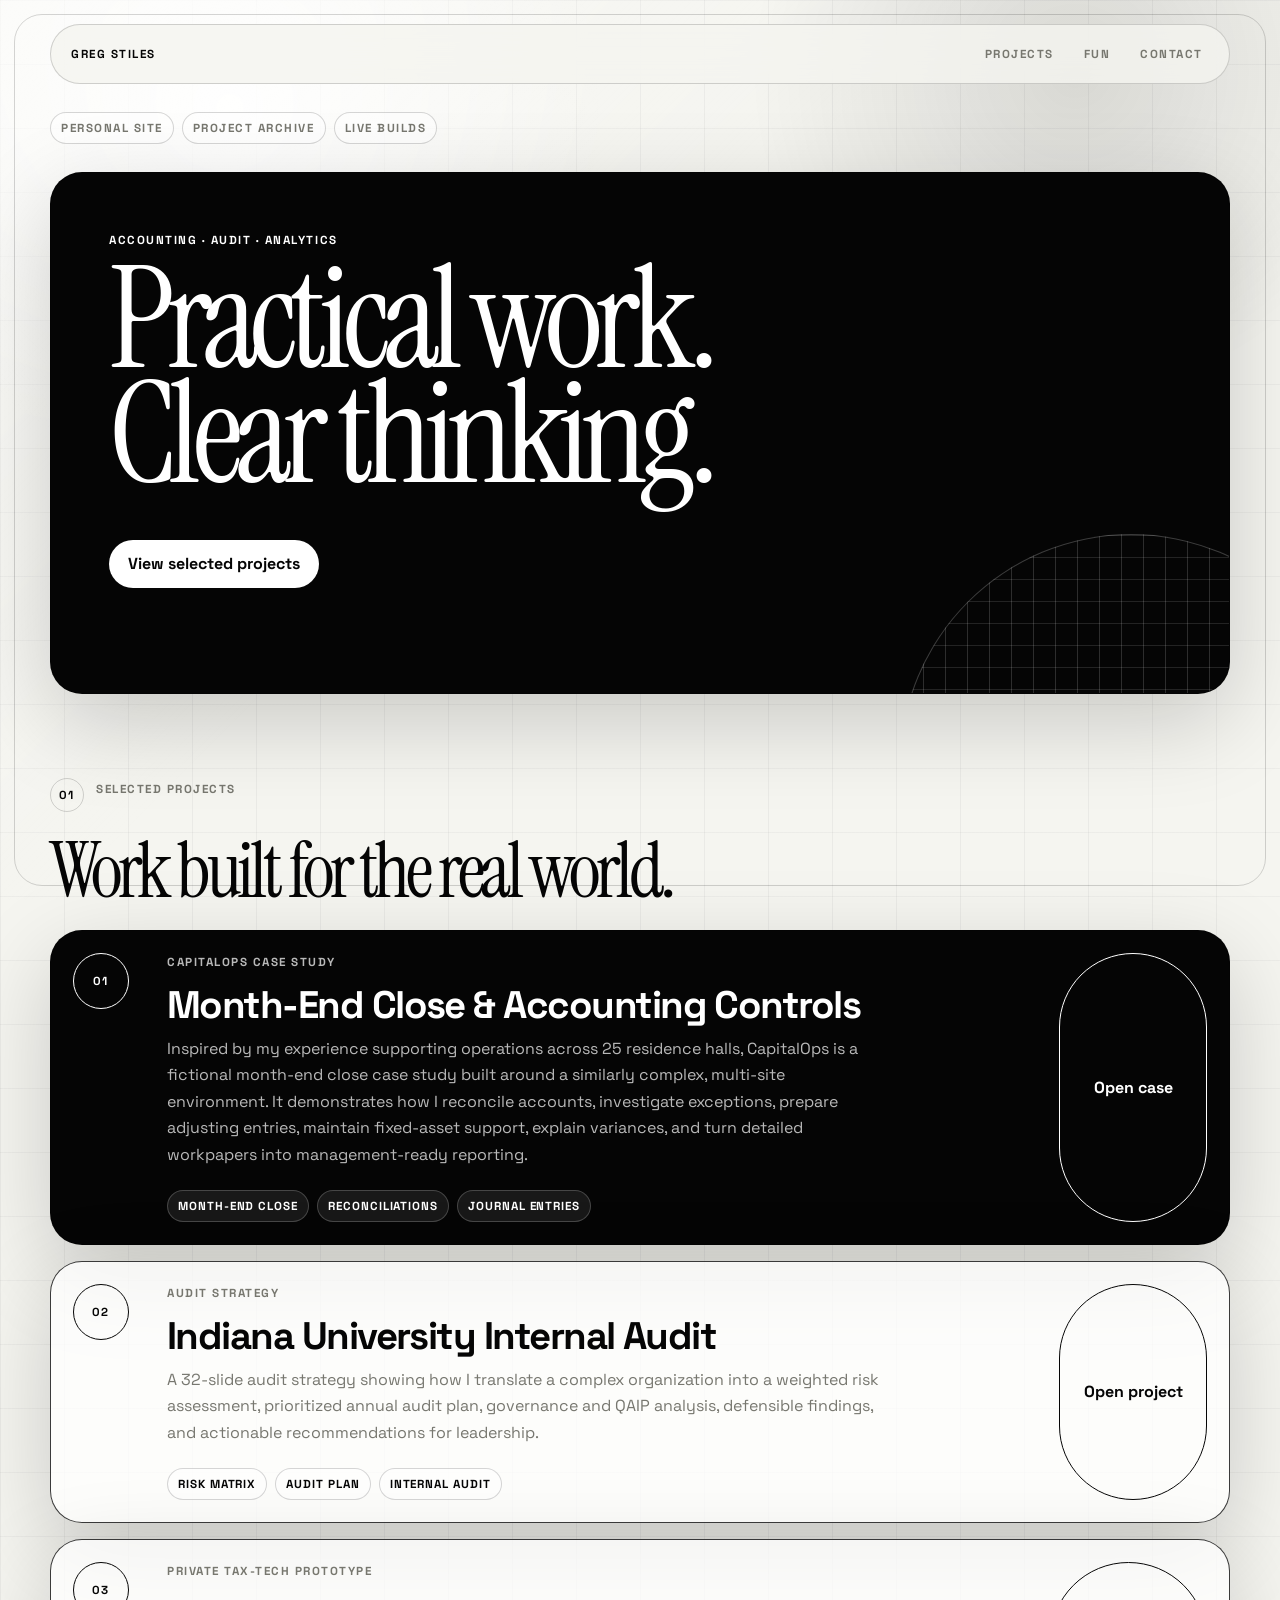
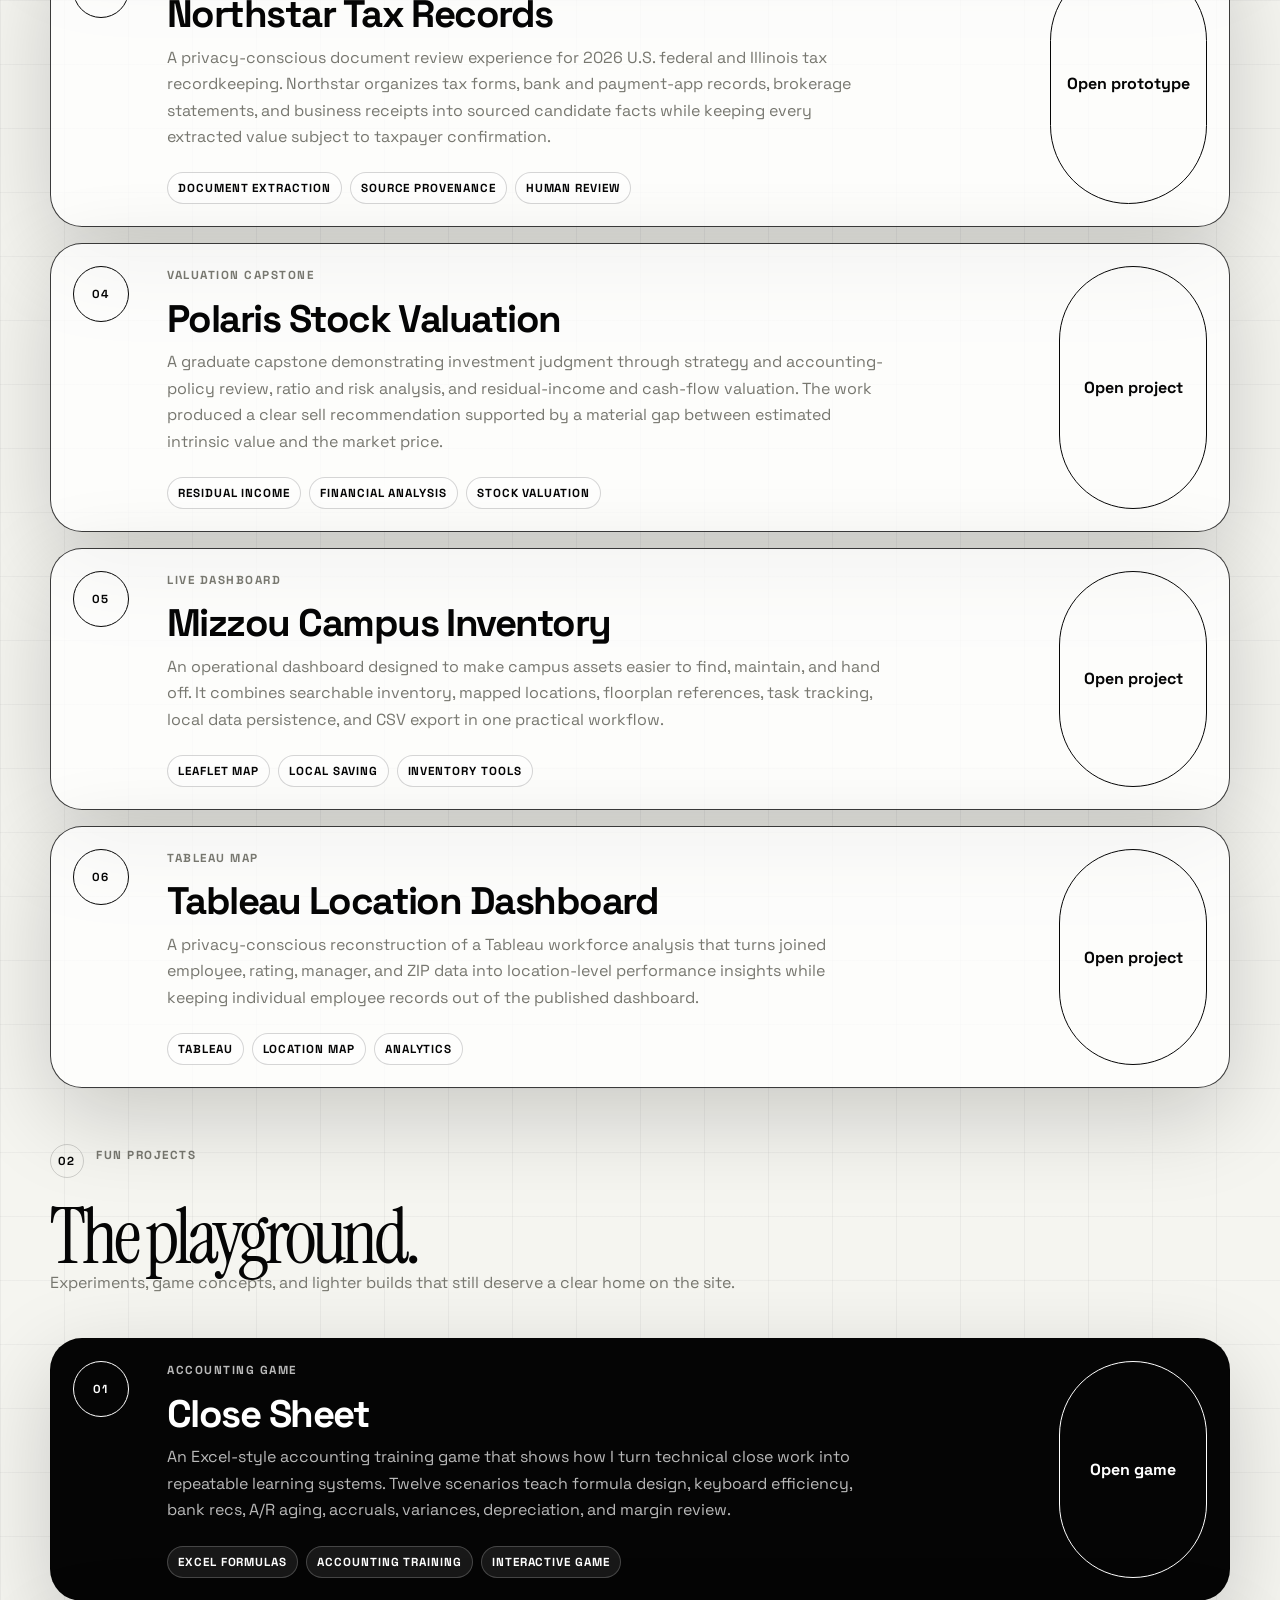
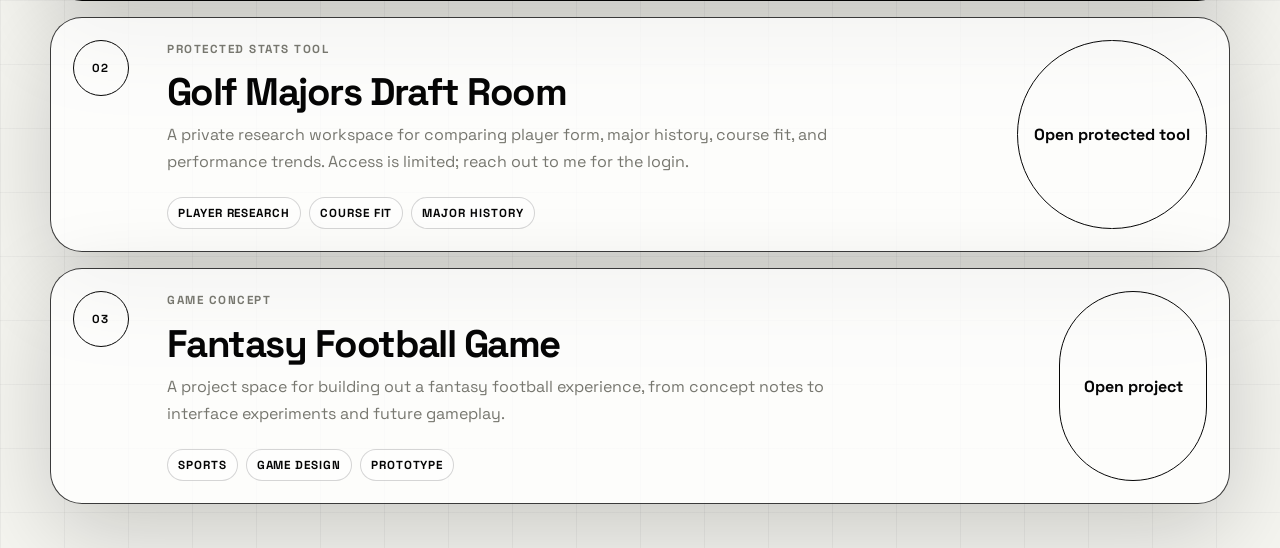
==== index.html @ 30b28ffd "Add Northstar tax records to portfolio" ====
<!DOCTYPE html>
<html lang="en">
  <head>
    <meta charset="UTF-8" />
    <meta name="viewport" content="width=device-width, initial-scale=1.0" />
    <title>Greg Stiles | Project Portfolio</title>
    <meta
      name="description"
      content="Greg Stiles' portfolio of accounting, audit, financial analysis, and data projects built around practical business problems."
    />
    <link rel="preconnect" href="https://fonts.googleapis.com" />
    <link rel="preconnect" href="https://fonts.gstatic.com" crossorigin />
    <link
      href="https://fonts.googleapis.com/css2?family=Instrument+Serif:ital@0;1&family=Space+Grotesk:wght@400;500;600;700&display=swap"
      rel="stylesheet"
    />
    <link rel="stylesheet" href="styles.css?v=2" />
  </head>
  <body>
    <div class="site-frame" aria-hidden="true"></div>

    <header class="masthead">
      <nav class="nav" aria-label="Main navigation">
        <a class="wordmark" href="/">Greg Stiles</a>
        <div class="nav-links">
          <a href="#projects">Projects</a>
          <a href="#fun">Fun</a>
          <a href="mailto:gregorymstiles@gmail.com">Contact</a>
        </div>
      </nav>

      <section class="hero" aria-labelledby="hero-title">
        <div class="hero-kicker">
          <span>Personal site</span>
          <span>Project archive</span>
          <span>Live builds</span>
        </div>

        <div class="hero-grid">
          <div class="hero-copy">
            <div>
              <p class="eyebrow">Accounting · Audit · Analytics</p>
              <h1 id="hero-title">Practical work. Clear thinking.</h1>
            </div>
            <a class="button button-light" href="#projects">View selected projects</a>
          </div>
        </div>
      </section>
    </header>

    <main>
      <section class="projects-section" id="projects" aria-labelledby="projects-title">
        <div class="section-label">
          <span>01</span>
          <p>Selected projects</p>
        </div>

        <div class="projects-heading">
          <h2 id="projects-title">Work built for the real world.</h2>
        </div>

        <div class="project-list">
          <article class="project-card featured">
            <div class="project-index">01</div>
            <div class="project-body">
              <p class="tag">CapitalOps case study</p>
              <h3>Month-End Close &amp; Accounting Controls</h3>
              <p>
                Inspired by my experience supporting operations across 25
                residence halls, CapitalOps is a fictional month-end close case
                study built around a similarly complex, multi-site environment.
                It demonstrates how I reconcile accounts, investigate exceptions,
                prepare adjusting entries, maintain fixed-asset support, explain
                variances, and turn detailed workpapers into management-ready
                reporting.
              </p>
              <div class="project-meta" aria-label="Project features">
                <span>Month-end close</span>
                <span>Reconciliations</span>
                <span>Journal entries</span>
              </div>
            </div>
            <a class="project-link" href="./projects/capitalops/" aria-label="Open Month-End Close and Accounting Controls case study">
              Open case
            </a>
          </article>

          <article class="project-card">
            <div class="project-index">02</div>
            <div class="project-body">
              <p class="tag">Audit strategy</p>
              <h3>Indiana University Internal Audit</h3>
              <p>
                A 32-slide audit strategy showing how I translate a complex
                organization into a weighted risk assessment, prioritized annual
                audit plan, governance and QAIP analysis, defensible findings,
                and actionable recommendations for leadership.
              </p>
              <div class="project-meta" aria-label="Project features">
                <span>Risk matrix</span>
                <span>Audit plan</span>
                <span>Internal audit</span>
              </div>
            </div>
            <a class="project-link" href="./projects/iu-internal-audit/" aria-label="Open Indiana University Internal Audit project">
              Open project
            </a>
          </article>

          <article class="project-card">
            <div class="project-index">03</div>
            <div class="project-body">
              <p class="tag">Private tax-tech prototype</p>
              <h3>Northstar Tax Records</h3>
              <p>
                A privacy-conscious document review experience for 2026 U.S.
                federal and Illinois tax recordkeeping. Northstar organizes tax
                forms, bank and payment-app records, brokerage statements, and
                business receipts into sourced candidate facts while keeping
                every extracted value subject to taxpayer confirmation.
              </p>
              <div class="project-meta" aria-label="Project features">
                <span>Document extraction</span>
                <span>Source provenance</span>
                <span>Human review</span>
              </div>
            </div>
            <a
              class="project-link"
              href="https://northstar-2026-tax-records.greg-m-stiles.chatgpt.site/"
              target="_blank"
              rel="noreferrer"
              aria-label="Open private Northstar Tax Records prototype"
            >
              Open prototype
            </a>
          </article>

          <article class="project-card">
            <div class="project-index">04</div>
            <div class="project-body">
              <p class="tag">Valuation capstone</p>
              <h3>Polaris Stock Valuation</h3>
              <p>
                A graduate capstone demonstrating investment judgment through
                strategy and accounting-policy review, ratio and risk analysis,
                and residual-income and cash-flow valuation. The work produced a
                clear sell recommendation supported by a material gap between
                estimated intrinsic value and the market price.
              </p>
              <div class="project-meta" aria-label="Project features">
                <span>Residual income</span>
                <span>Financial analysis</span>
                <span>Stock valuation</span>
              </div>
            </div>
            <a class="project-link" href="./projects/polaris-valuation/" aria-label="Open Polaris Stock Valuation project">
              Open project
            </a>
          </article>

          <article class="project-card">
            <div class="project-index">05</div>
            <div class="project-body">
              <p class="tag">Live dashboard</p>
              <h3>Mizzou Campus Inventory</h3>
              <p>
                An operational dashboard designed to make campus assets easier to
                find, maintain, and hand off. It combines searchable inventory,
                mapped locations, floorplan references, task tracking, local data
                persistence, and CSV export in one practical workflow.
              </p>
              <div class="project-meta" aria-label="Project features">
                <span>Leaflet map</span>
                <span>Local saving</span>
                <span>Inventory tools</span>
              </div>
            </div>
            <a class="project-link" href="./projects/inventory/" aria-label="Open Mizzou Campus Inventory project">
              Open project
            </a>
          </article>

          <article class="project-card">
            <div class="project-index">06</div>
            <div class="project-body">
              <p class="tag">Tableau map</p>
              <h3>Tableau Location Dashboard</h3>
              <p>
                A privacy-conscious reconstruction of a Tableau workforce
                analysis that turns joined employee, rating, manager, and ZIP
                data into location-level performance insights while keeping
                individual employee records out of the published dashboard.
              </p>
              <div class="project-meta" aria-label="Project features">
                <span>Tableau</span>
                <span>Location map</span>
                <span>Analytics</span>
              </div>
            </div>
            <a class="project-link" href="./projects/tableau-workbooks/" aria-label="Open Tableau Location Dashboard project">
              Open project
            </a>
          </article>
        </div>
      </section>

      <section class="projects-section fun-section" id="fun" aria-labelledby="fun-title">
        <div class="section-label">
          <span>02</span>
          <p>Fun projects</p>
        </div>

        <div class="projects-heading">
          <h2 id="fun-title">The playground.</h2>
          <p>
            Experiments, game concepts, and lighter builds that still deserve a
            clear home on the site.
          </p>
        </div>

        <div class="project-list">
          <article class="project-card featured">
            <div class="project-index">01</div>
            <div class="project-body">
              <p class="tag">Accounting game</p>
              <h3>Close Sheet</h3>
              <p>
                An Excel-style accounting training game that shows how I turn
                technical close work into repeatable learning systems. Twelve
                scenarios teach formula design, keyboard efficiency, bank recs,
                A/R aging, accruals, variances, depreciation, and margin review.
              </p>
              <div class="project-meta" aria-label="Project features">
                <span>Excel formulas</span>
                <span>Accounting training</span>
                <span>Interactive game</span>
              </div>
            </div>
            <a class="project-link" href="./projects/excel-accounting-game/" aria-label="Open Close Sheet Excel accounting game">
              Open game
            </a>
          </article>

          <article class="project-card">
            <div class="project-index">02</div>
            <div class="project-body">
              <p class="tag">Protected stats tool</p>
              <h3>Golf Majors Draft Room</h3>
              <p>
                A private research workspace for comparing player form, major
                history, course fit, and performance trends. Access is limited;
                reach out to me for the login.
              </p>
              <div class="project-meta" aria-label="Project features">
                <span>Player research</span>
                <span>Course fit</span>
                <span>Major history</span>
              </div>
            </div>
            <a class="project-link" href="./projects/golf-draft-app/" aria-label="Open protected Golf Majors Draft Room tool">
              Open protected tool
            </a>
          </article>

          <article class="project-card">
            <div class="project-index">03</div>
            <div class="project-body">
              <p class="tag">Game concept</p>
              <h3>Fantasy Football Game</h3>
              <p>
                A project space for building out a fantasy football experience,
                from concept notes to interface experiments and future gameplay.
              </p>
              <div class="project-meta" aria-label="Project features">
                <span>Sports</span>
                <span>Game design</span>
                <span>Prototype</span>
              </div>
            </div>
            <a class="project-link" href="./projects/fantasy-football/" aria-label="Open Fantasy Football Game project">
              Open project
            </a>
          </article>
        </div>
      </section>

    </main>
  </body>
</html>
---- styles.css ----
:root {
  --black: #050505;
  --ink: #111111;
  --white: #ffffff;
  --paper: #f5f5f0;
  --soft: #e7e7df;
  --muted: #77776f;
  --line: rgba(5, 5, 5, 0.16);
  --line-strong: rgba(5, 5, 5, 0.78);
  --shadow: 0 28px 90px rgba(0, 0, 0, 0.18);
  --sans: "Space Grotesk", sans-serif;
  --serif: "Instrument Serif", serif;
}

* {
  box-sizing: border-box;
}

html {
  scroll-behavior: smooth;
}

body {
  margin: 0;
  min-height: 100vh;
  color: var(--black);
  background:
    linear-gradient(90deg, rgba(5, 5, 5, 0.045) 1px, transparent 1px),
    linear-gradient(rgba(5, 5, 5, 0.035) 1px, transparent 1px),
    var(--paper);
  background-size: 64px 64px, 64px 64px, auto;
  font-family: var(--sans);
}

body::before {
  position: fixed;
  inset: 0;
  z-index: -2;
  background:
    radial-gradient(circle at 18% 12%, rgba(255, 255, 255, 0.9), transparent 28%),
    radial-gradient(circle at 84% 8%, rgba(5, 5, 5, 0.12), transparent 24%),
    linear-gradient(135deg, rgba(255, 255, 255, 0.5), transparent 44%);
  content: "";
}

a {
  color: inherit;
}

.site-frame {
  position: fixed;
  inset: 14px;
  z-index: -1;
  border: 1px solid var(--line);
  border-radius: 28px;
  pointer-events: none;
}

.masthead,
main {
  width: min(1180px, calc(100% - 40px));
  margin: 0 auto;
}

.masthead {
  display: grid;
  gap: 28px;
  padding: 24px 0 20px;
}

.nav {
  position: sticky;
  top: 18px;
  z-index: 5;
  display: flex;
  align-items: center;
  justify-content: space-between;
  gap: 18px;
  padding: 12px 14px 12px 20px;
  border: 1px solid var(--line);
  border-radius: 999px;
  background: rgba(245, 245, 240, 0.82);
  backdrop-filter: blur(18px);
}

.wordmark,
.nav-links a,
.button,
.project-link {
  text-decoration: none;
}

.wordmark,
.eyebrow,
.tag,
.section-label,
.project-index,
.project-meta,
.hero-kicker,
.nav-links a {
  font-size: 0.73rem;
  font-weight: 700;
  letter-spacing: 0.13em;
  text-transform: uppercase;
}

.nav-links {
  display: flex;
  align-items: center;
  gap: 6px;
}

.nav-links a {
  border-radius: 999px;
  padding: 10px 12px;
  color: var(--muted);
  transition: background 180ms ease, color 180ms ease;
}

.nav-links a:hover {
  background: var(--black);
  color: var(--white);
}

.hero {
  display: grid;
  gap: 28px;
}

.hero-kicker {
  display: flex;
  flex-wrap: wrap;
  gap: 8px;
  color: var(--muted);
}

.hero-kicker span,
.project-meta span {
  border: 1px solid var(--line);
  border-radius: 999px;
  padding: 8px 10px;
  background: rgba(255, 255, 255, 0.52);
}

.hero-grid {
  display: grid;
}

.hero-copy,
.project-card {
  border: 1px solid var(--line-strong);
  border-radius: 32px;
  box-shadow: var(--shadow);
}

.hero-copy {
  min-height: clamp(390px, 58vh, 560px);
  display: grid;
  align-content: space-between;
  padding: clamp(28px, 5vw, 58px);
  background: var(--black);
  color: var(--white);
  overflow: hidden;
}

.hero-copy::after {
  width: min(460px, 56vw);
  height: min(460px, 56vw);
  align-self: end;
  justify-self: end;
  margin: -30% -18% -34% 0;
  border: 1px solid rgba(255, 255, 255, 0.22);
  border-radius: 50%;
  background:
    linear-gradient(90deg, rgba(255, 255, 255, 0.16) 1px, transparent 1px),
    linear-gradient(rgba(255, 255, 255, 0.12) 1px, transparent 1px);
  background-size: 22px 22px;
  content: "";
}

h1,
h2,
h3,
p {
  margin-top: 0;
}

h1,
h2 {
  font-family: var(--serif);
  font-weight: 400;
  letter-spacing: -0.055em;
}

h1 {
  max-width: 10ch;
  margin-bottom: 0;
  font-size: clamp(4.2rem, 11vw, 9.6rem);
  line-height: 0.82;
}

h2 {
  margin-bottom: 0;
  font-size: clamp(2.7rem, 6vw, 5.4rem);
  line-height: 0.86;
}

h3 {
  margin-bottom: 12px;
  font-size: clamp(1.6rem, 3vw, 2.5rem);
  line-height: 0.98;
  letter-spacing: -0.04em;
}

p {
  line-height: 1.65;
}

.projects-heading p,
.project-card p {
  color: var(--muted);
}

.button {
  display: inline-flex;
  min-height: 48px;
  align-items: center;
  justify-content: center;
  border-radius: 999px;
  padding: 0 18px;
  font-weight: 700;
}

.button-light {
  width: fit-content;
  border: 1px solid rgba(255, 255, 255, 0.5);
  background: var(--white);
  color: var(--black);
}

.projects-section {
  margin: 28px 0;
}

.projects-section {
  display: grid;
  gap: 26px;
  padding: 36px 0 16px;
}

.fun-section {
  padding-top: 12px;
}

.section-label {
  display: flex;
  align-items: center;
  gap: 12px;
  color: var(--muted);
}

.section-label span {
  display: inline-grid;
  width: 34px;
  height: 34px;
  place-items: center;
  border: 1px solid var(--line);
  border-radius: 50%;
  color: var(--black);
}

.projects-heading {
  max-width: 760px;
}

.project-list {
  display: grid;
  gap: 16px;
}

.project-card {
  display: grid;
  grid-template-columns: 72px minmax(0, 1fr) auto;
  gap: 22px;
  align-items: stretch;
  padding: 22px;
  background: rgba(255, 255, 255, 0.74);
  transition: transform 180ms ease, background 180ms ease, color 180ms ease;
}

.project-card:hover {
  transform: translateY(-3px);
  background: var(--white);
}

.project-card.featured {
  background: var(--black);
  color: var(--white);
}

.project-card.featured p,
.project-card.featured .tag {
  color: rgba(255, 255, 255, 0.72);
}

.project-card.featured .project-meta span {
  border-color: rgba(255, 255, 255, 0.2);
  background: rgba(255, 255, 255, 0.08);
  color: var(--white);
}

.project-index {
  display: grid;
  width: 56px;
  height: 56px;
  place-items: center;
  border: 1px solid currentColor;
  border-radius: 50%;
}

.project-body {
  max-width: 720px;
}

.tag {
  margin-bottom: 14px;
  color: var(--muted);
}

.project-meta {
  display: flex;
  flex-wrap: wrap;
  gap: 8px;
  margin-top: 22px;
  letter-spacing: 0.08em;
}

.project-link {
  display: inline-flex;
  min-width: 148px;
  align-items: center;
  justify-content: center;
  border: 1px solid currentColor;
  border-radius: 999px;
  padding: 12px 16px;
  font-weight: 700;
  transition: background 180ms ease, color 180ms ease;
}

.project-link:hover {
  background: var(--black);
  color: var(--white);
}

.project-card.featured .project-link:hover {
  background: var(--white);
  color: var(--black);
}

@media (prefers-reduced-motion: no-preference) {
  .hero-copy,
  .project-card {
    animation: rise-in 680ms ease both;
  }

  .project-card:nth-child(2) {
    animation-delay: 120ms;
  }
}

@keyframes rise-in {
  from {
    opacity: 0;
    transform: translateY(18px);
  }

  to {
    opacity: 1;
    transform: translateY(0);
  }
}

@media (max-width: 860px) {
  .masthead,
  main {
    width: min(100% - 24px, 1180px);
  }

  .masthead {
    padding-top: 14px;
  }

  .site-frame {
    inset: 8px;
    border-radius: 20px;
  }

  .nav,
  .hero-grid,
  .projects-heading,
  .project-card {
    grid-template-columns: 1fr;
  }

  .nav {
    position: static;
    align-items: stretch;
    border-radius: 22px;
    flex-direction: column;
  }

  .nav-links {
    width: 100%;
    justify-content: space-between;
    flex-wrap: wrap;
  }

  .hero-copy {
    min-height: 420px;
  }

  h1 {
    max-width: 8ch;
    font-size: clamp(4.4rem, 18vw, 6rem);
  }

  .project-link {
    width: 100%;
  }
}

@media (max-width: 520px) {
  .nav-links a {
    padding-inline: 8px;
    font-size: 0.68rem;
  }

  .hero-copy,
  .project-card {
    border-radius: 24px;
    padding: 22px;
  }

  .hero-kicker {
    display: none;
  }

  h1 {
    font-size: clamp(3.7rem, 20vw, 4.8rem);
  }

  h2 {
    font-size: clamp(2.6rem, 14vw, 3.8rem);
  }
}
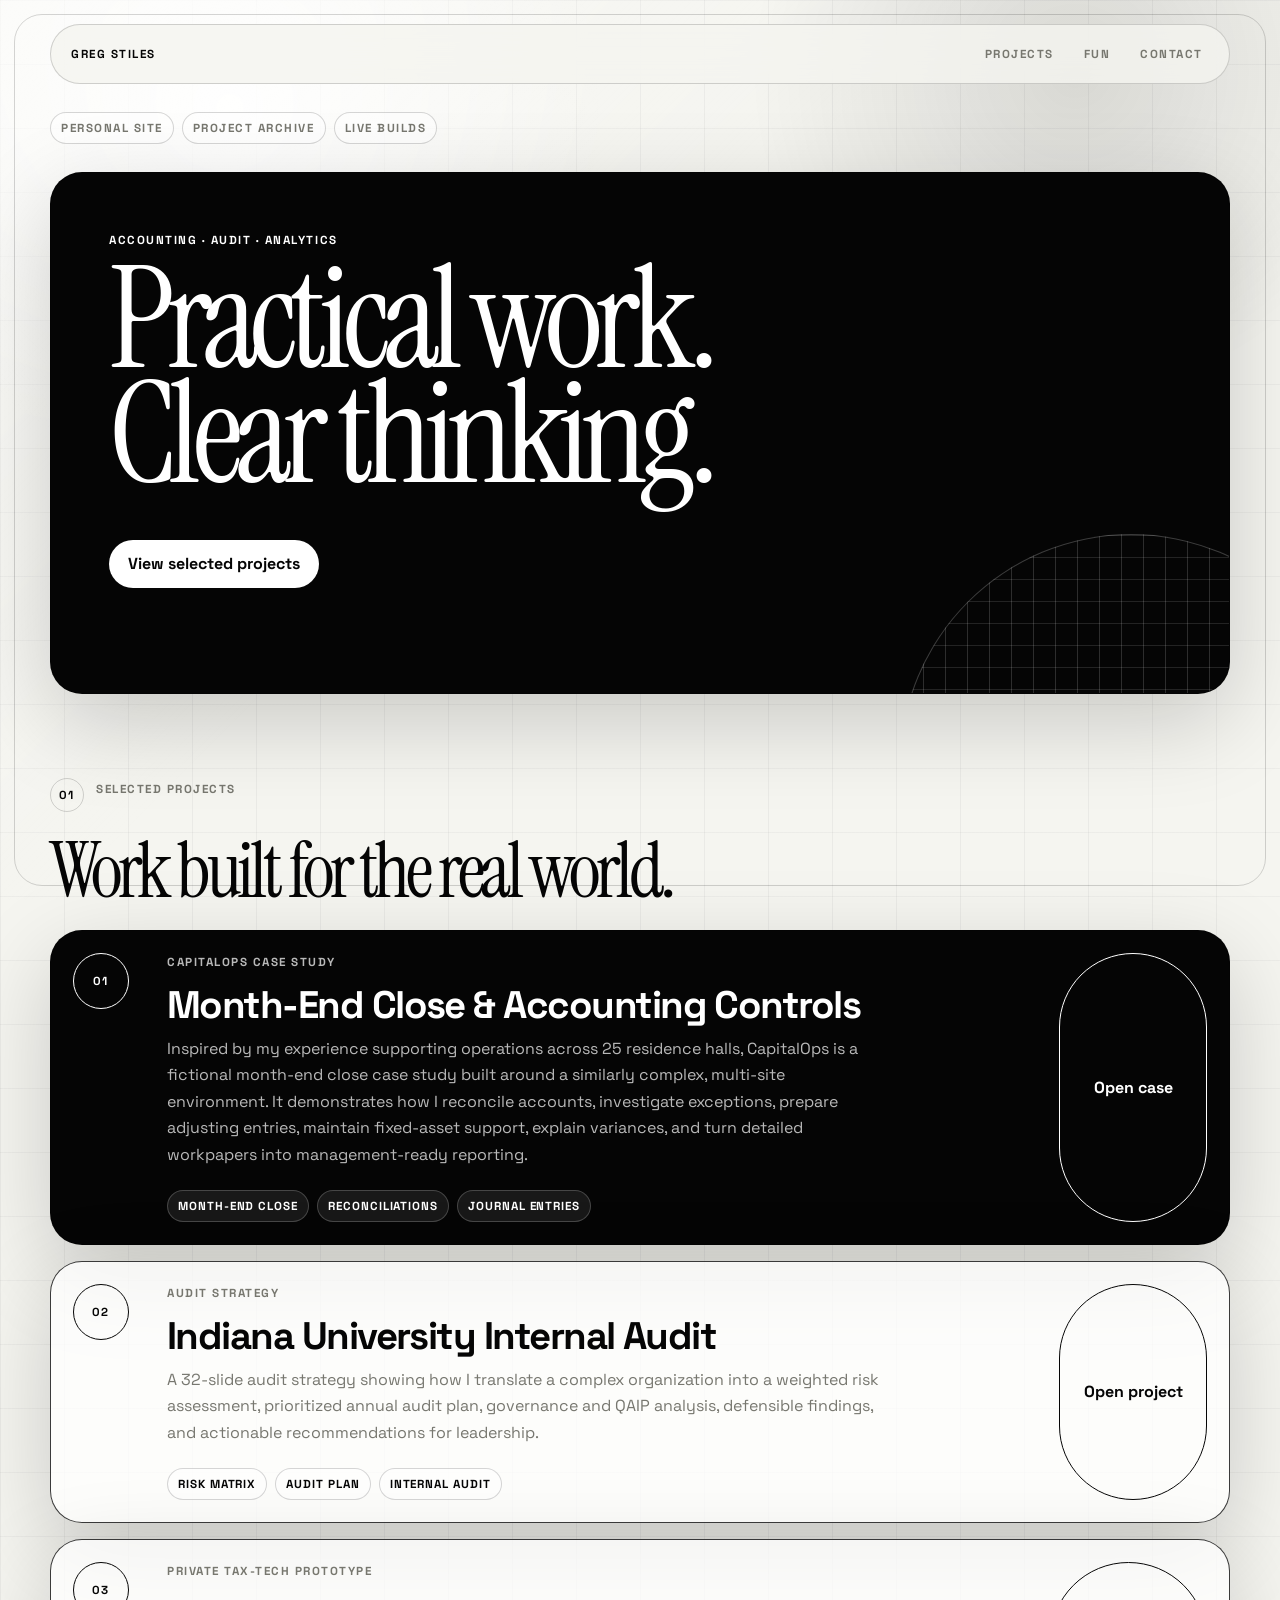
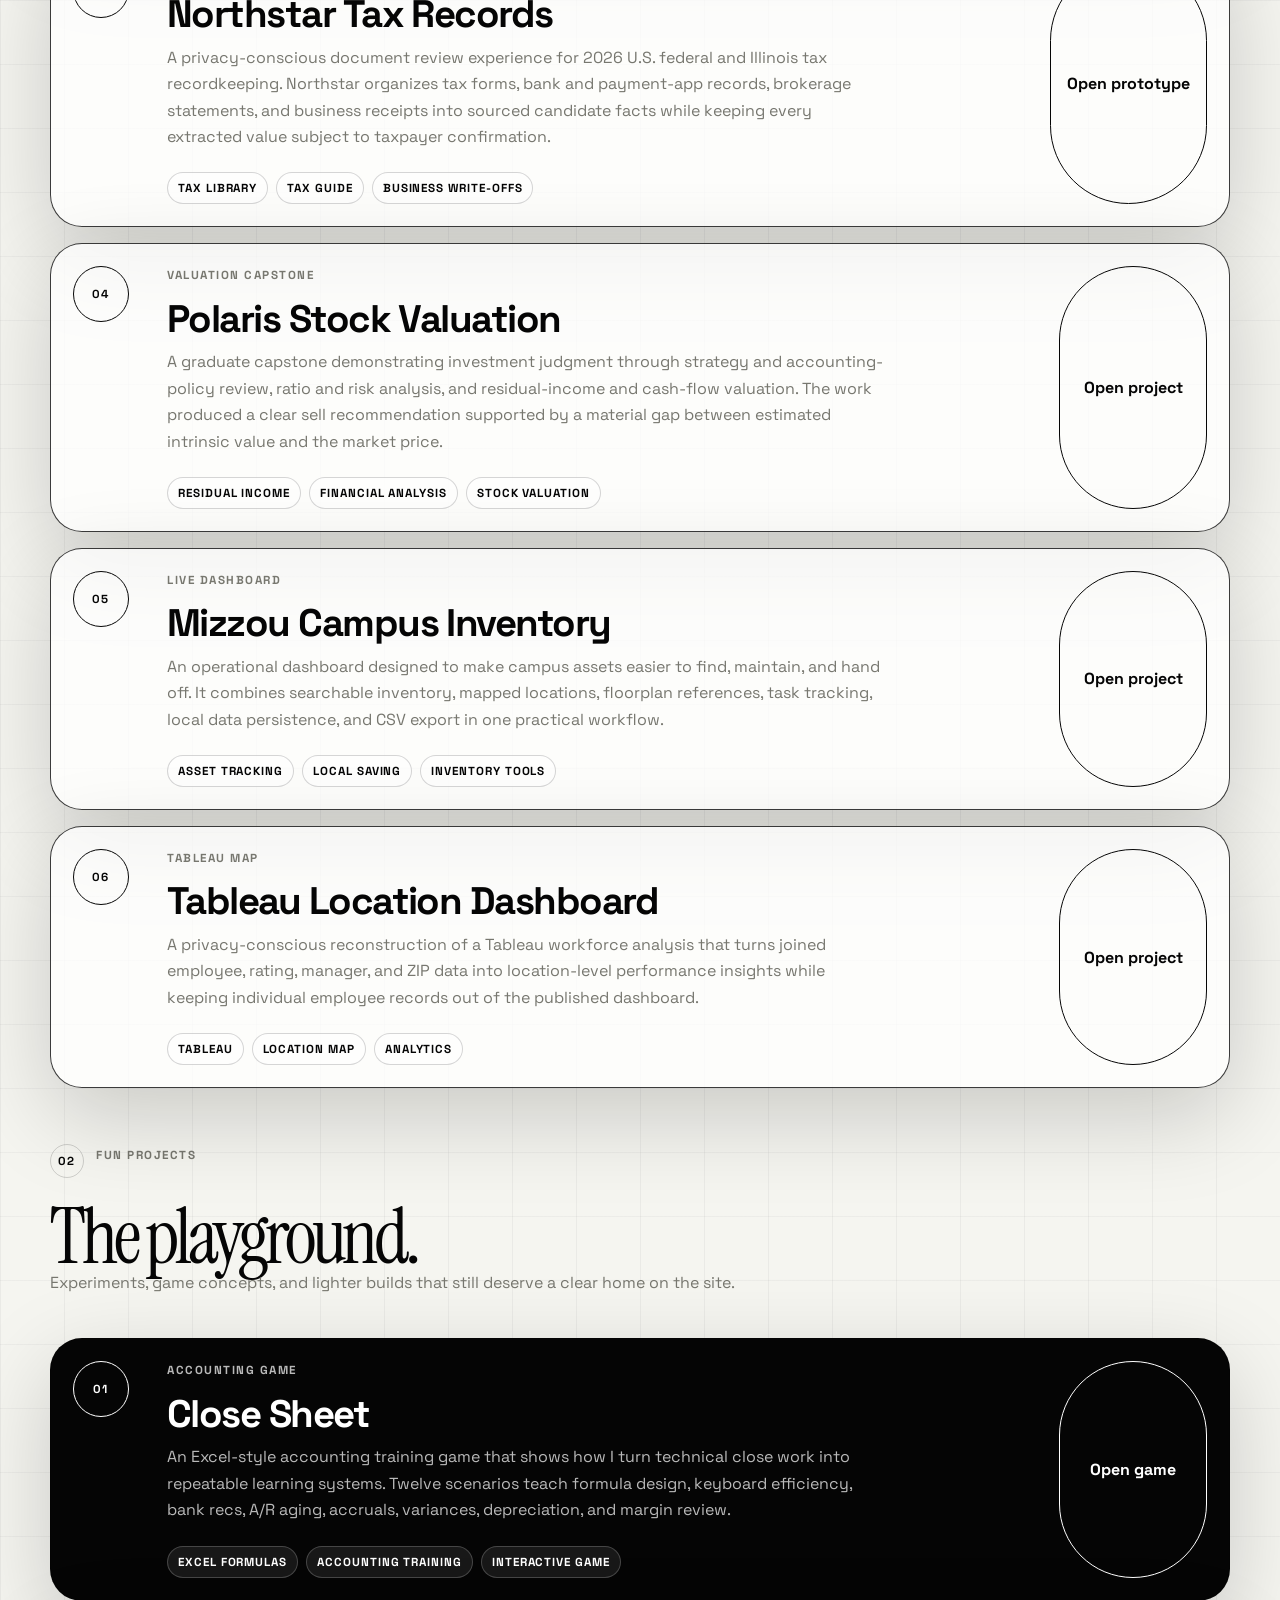
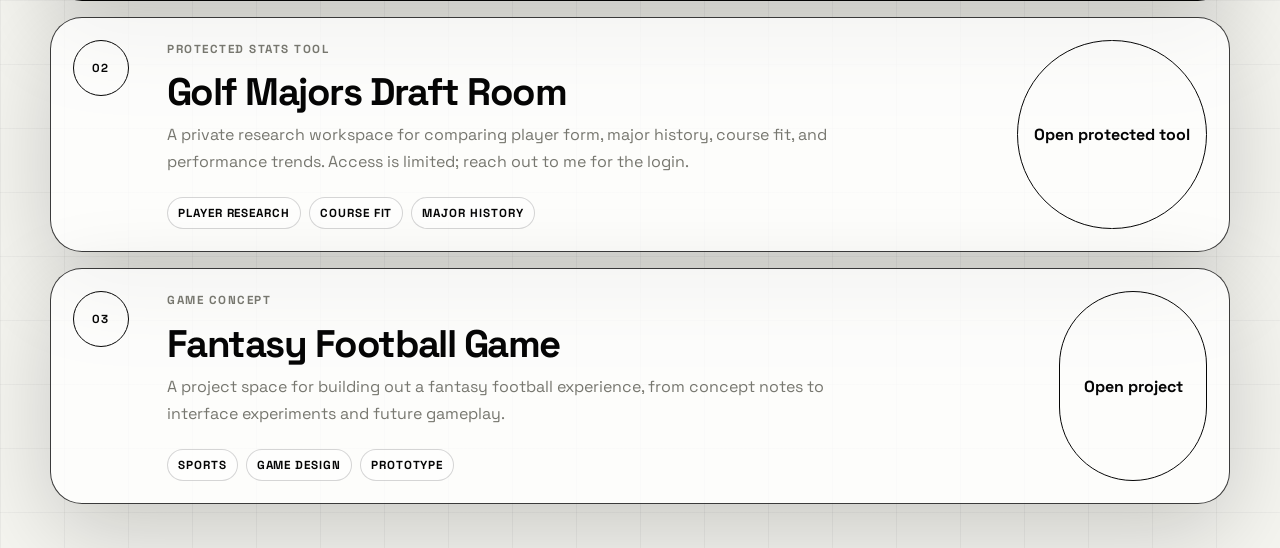
==== commit 4db1debc: "Refine portfolio project tags" ====
--- a/index.html
+++ b/index.html
@@ -120,9 +120,9 @@
                 every extracted value subject to taxpayer confirmation.
               </p>
               <div class="project-meta" aria-label="Project features">
-                <span>Document extraction</span>
-                <span>Source provenance</span>
-                <span>Human review</span>
+                <span>Tax library</span>
+                <span>Tax guide</span>
+                <span>Business write-offs</span>
               </div>
             </div>
             <a
@@ -171,7 +171,7 @@
                 persistence, and CSV export in one practical workflow.
               </p>
               <div class="project-meta" aria-label="Project features">
-                <span>Leaflet map</span>
+                <span>Asset tracking</span>
                 <span>Local saving</span>
                 <span>Inventory tools</span>
               </div>
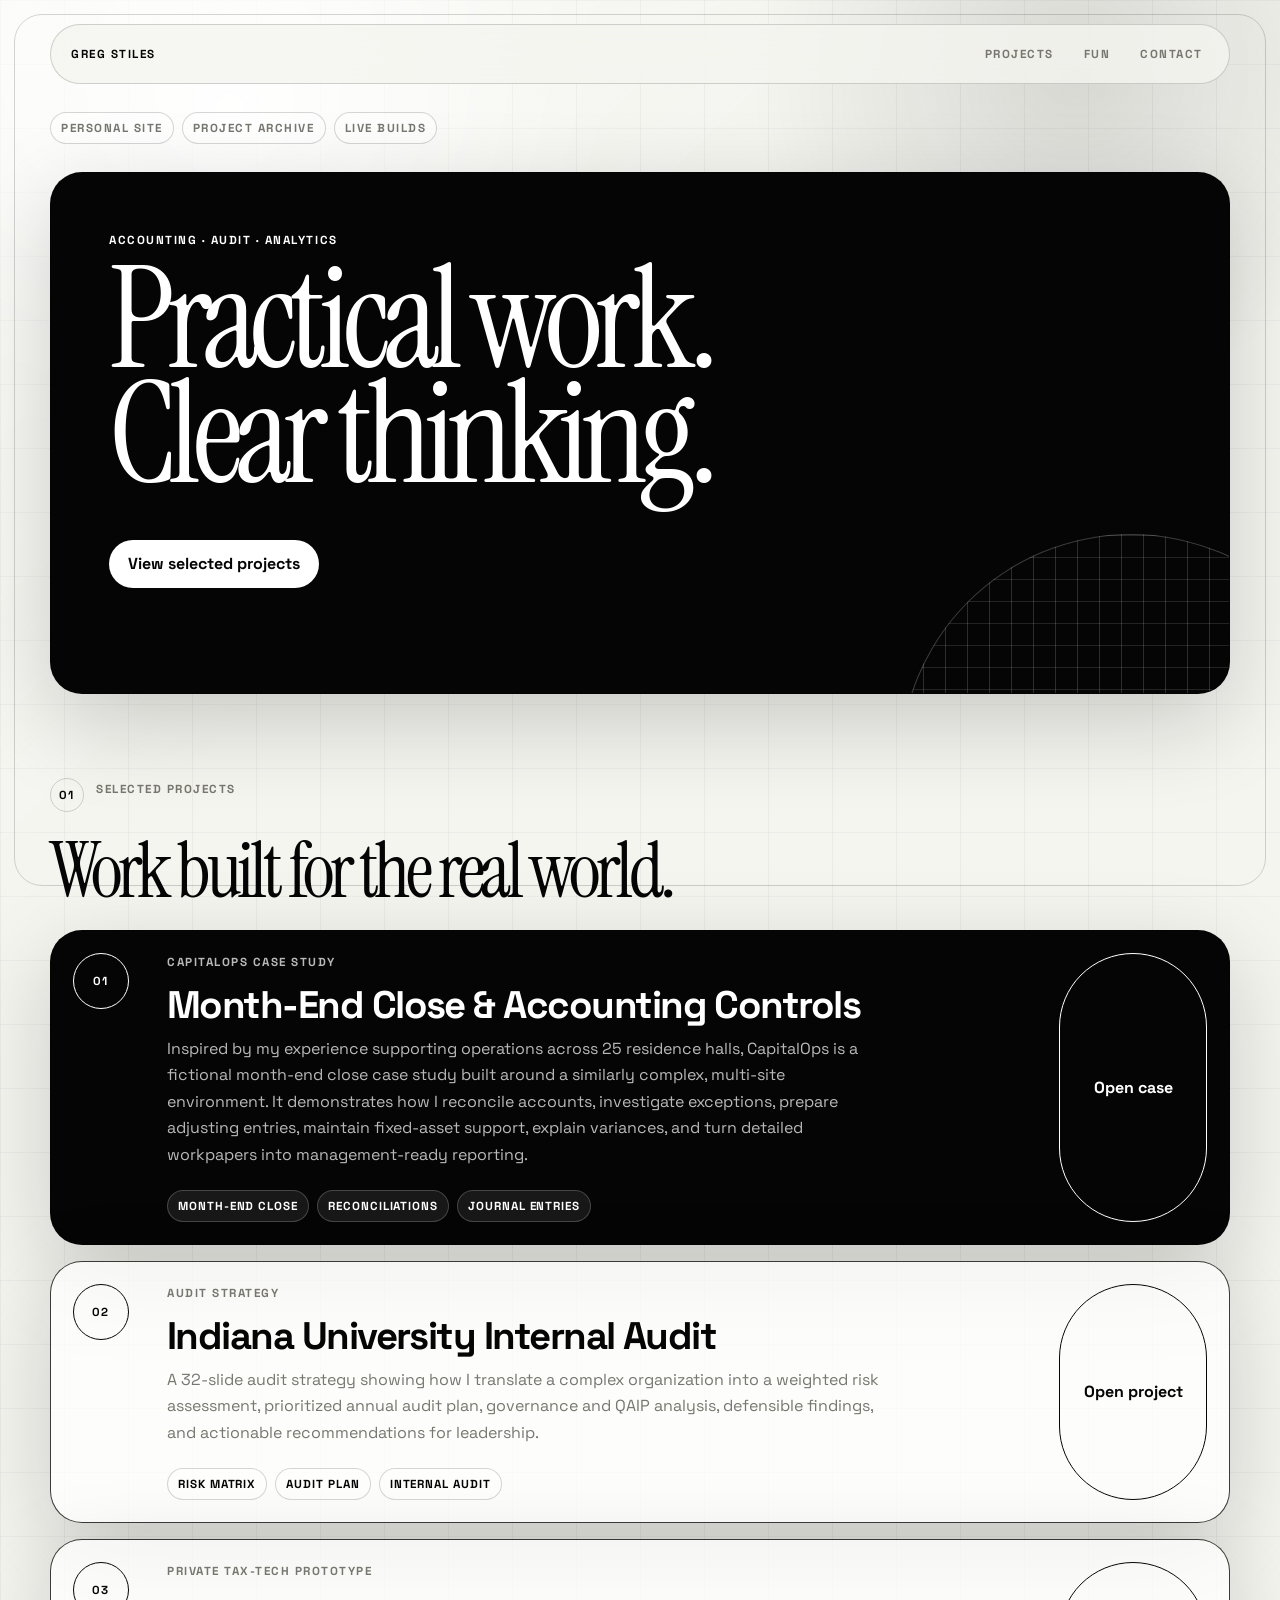
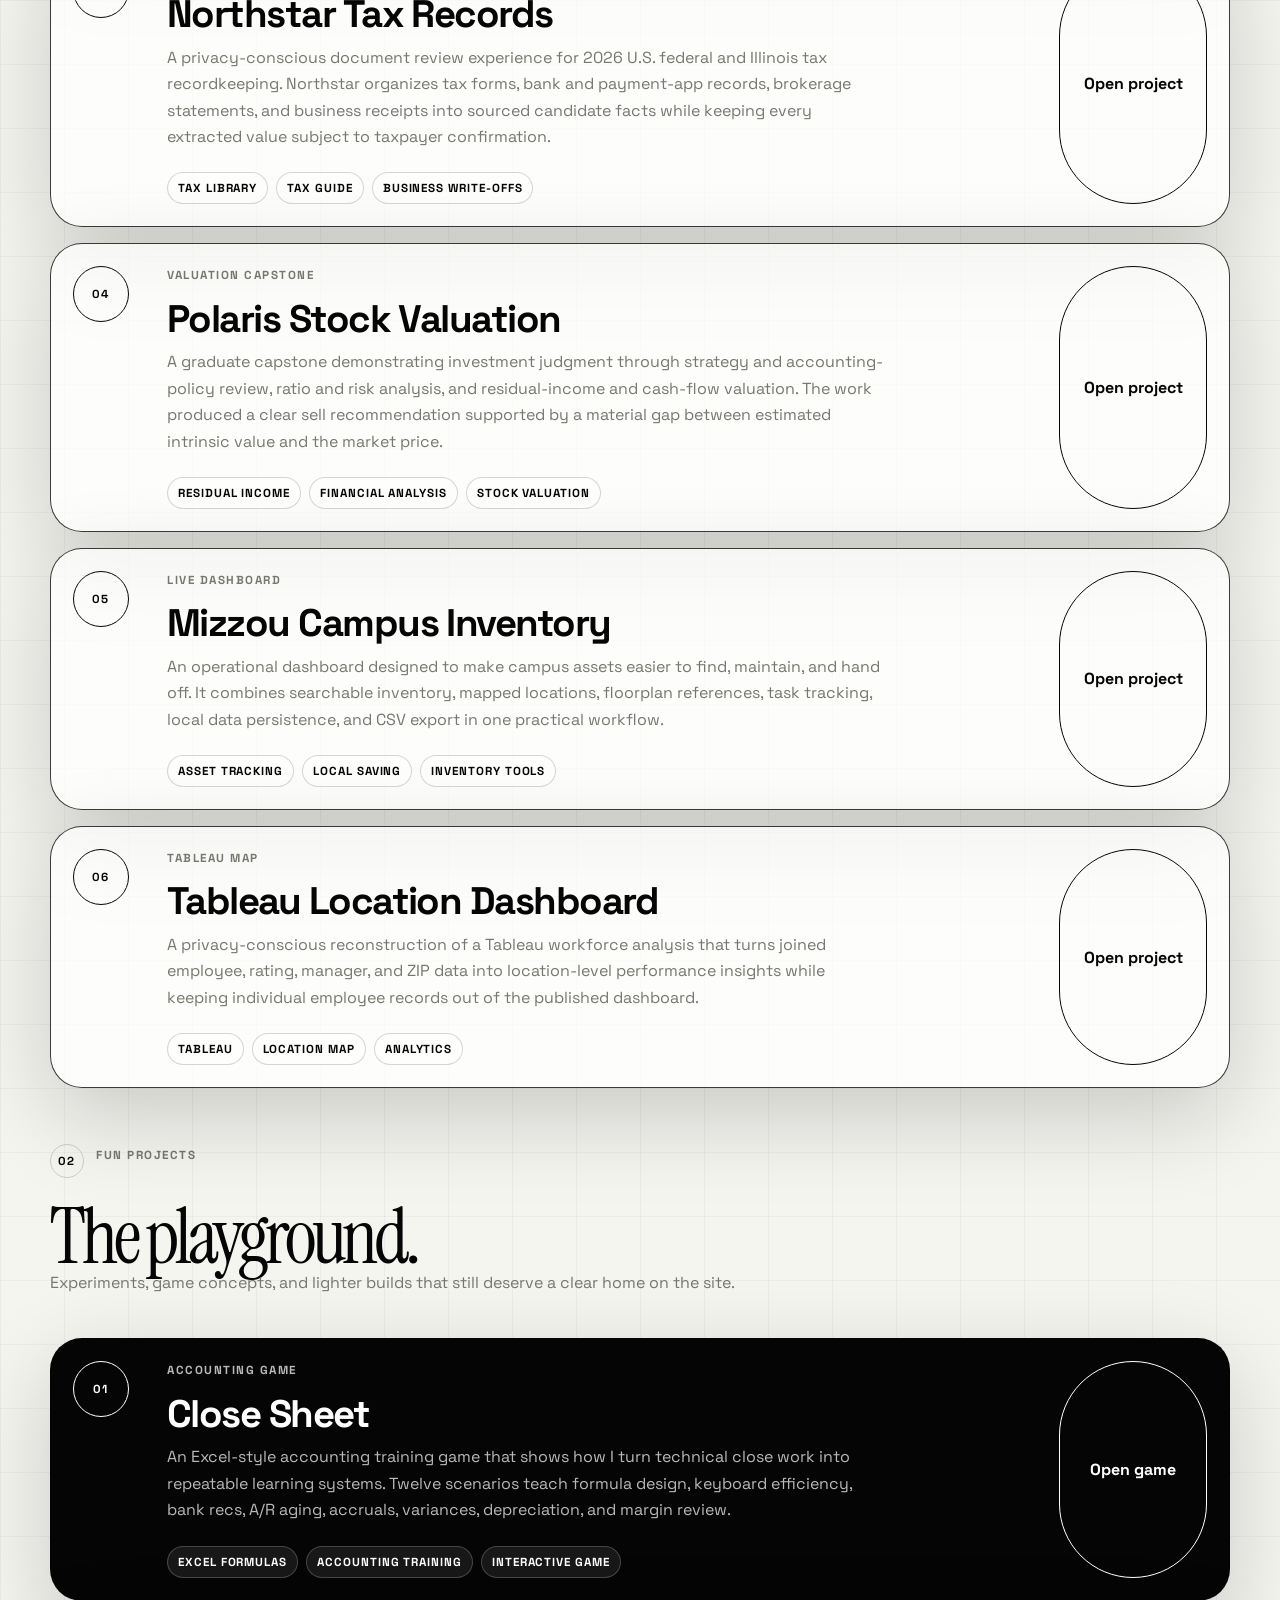
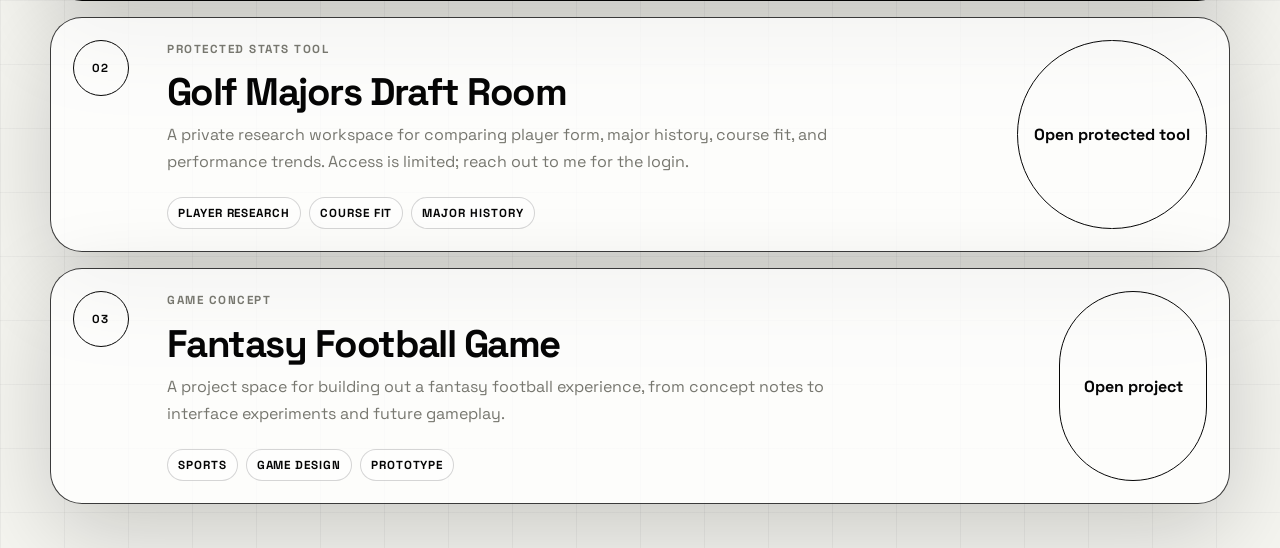
==== commit 29166516: "Add Northstar tax records project page" ====
--- a/index.html
+++ b/index.html
@@ -127,12 +127,10 @@
             </div>
             <a
               class="project-link"
-              href="https://northstar-2026-tax-records.greg-m-stiles.chatgpt.site/"
-              target="_blank"
-              rel="noreferrer"
-              aria-label="Open private Northstar Tax Records prototype"
+              href="./projects/northstar-tax-records/"
+              aria-label="Open Northstar Tax Records project"
             >
-              Open prototype
+              Open project
             </a>
           </article>
 
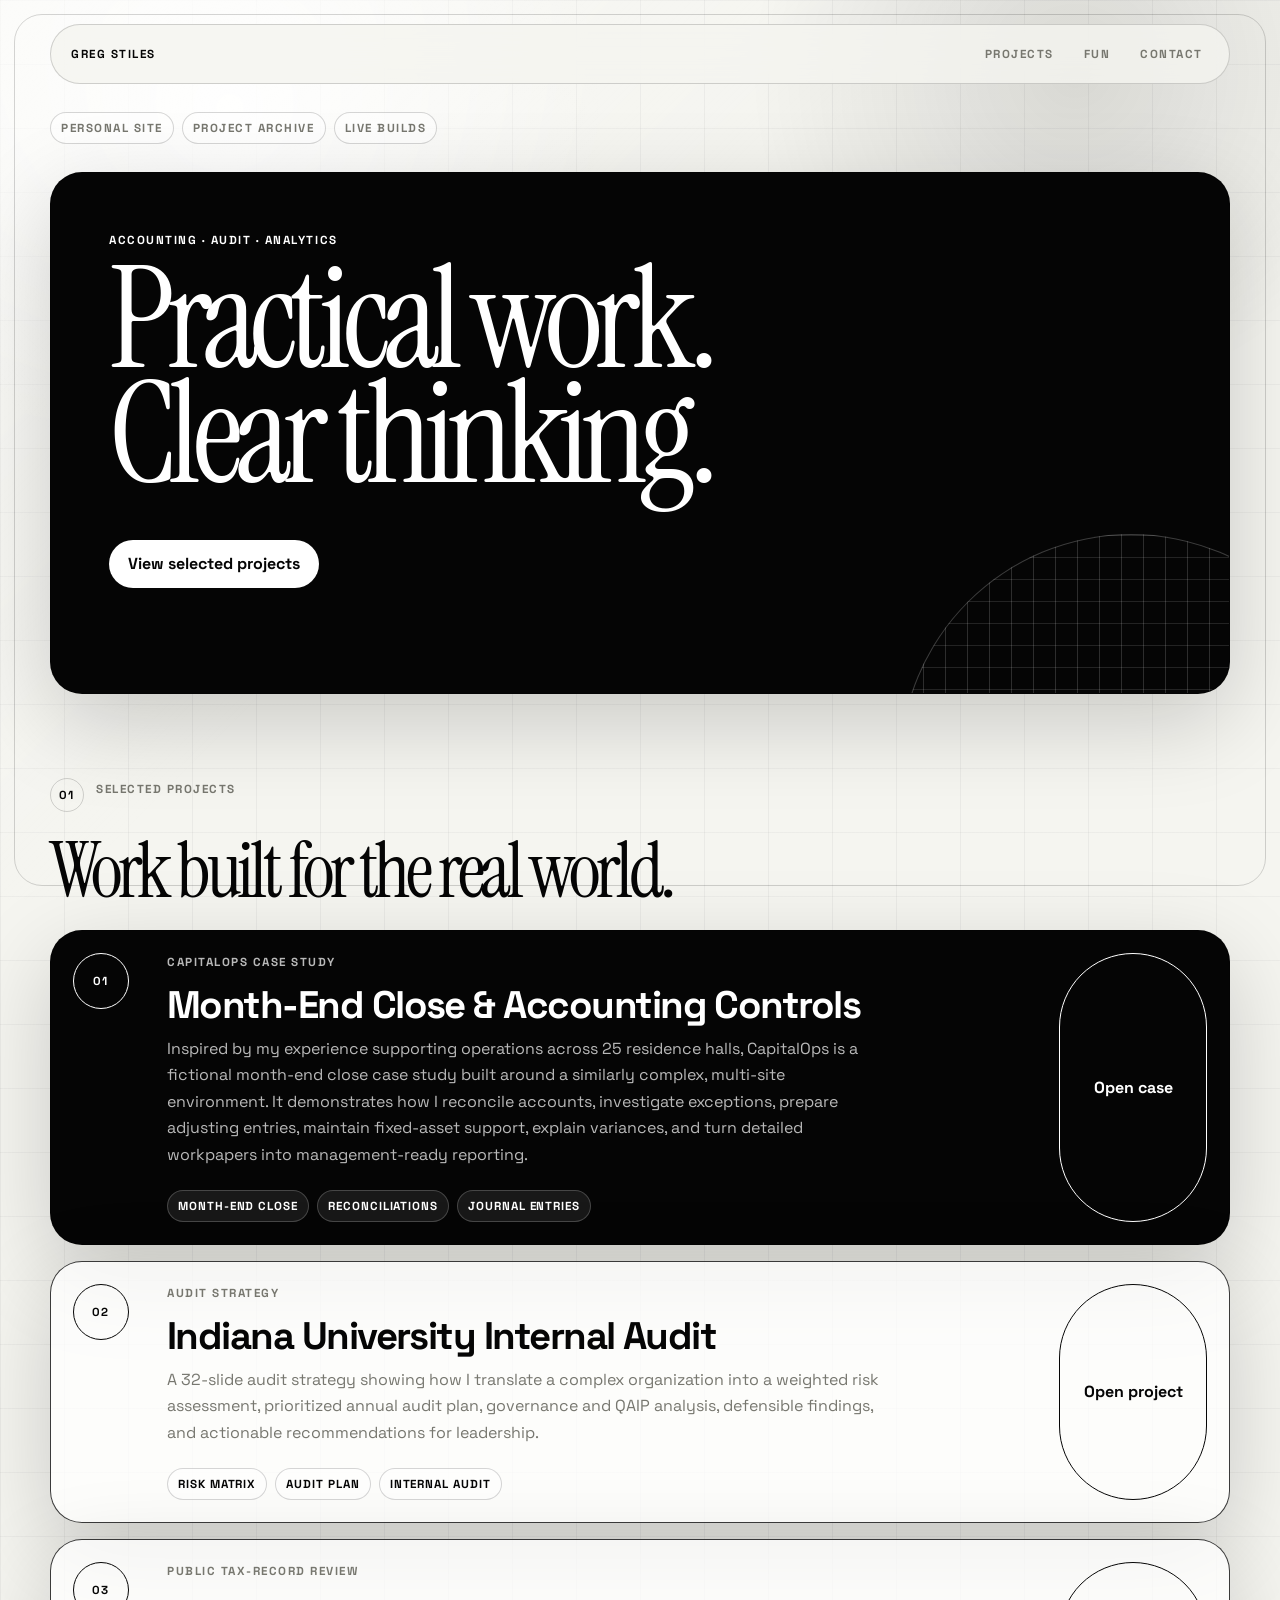
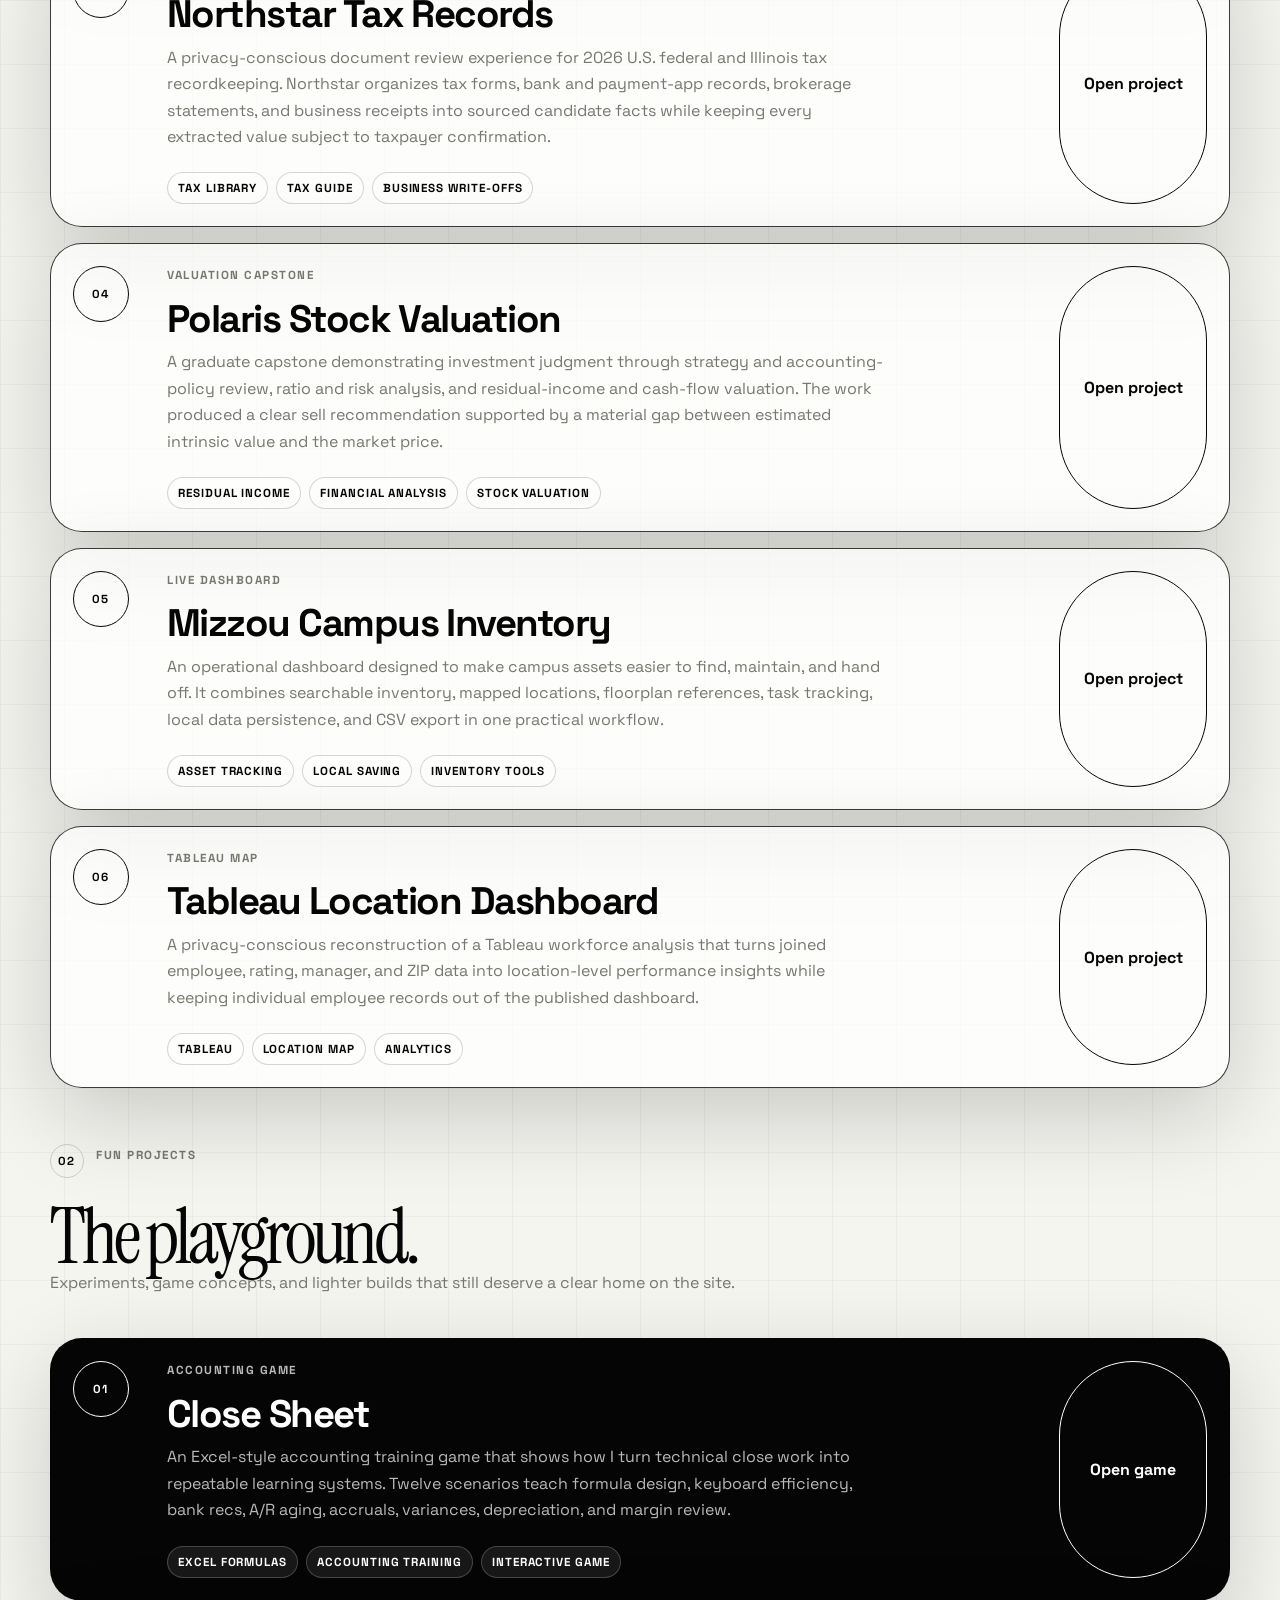
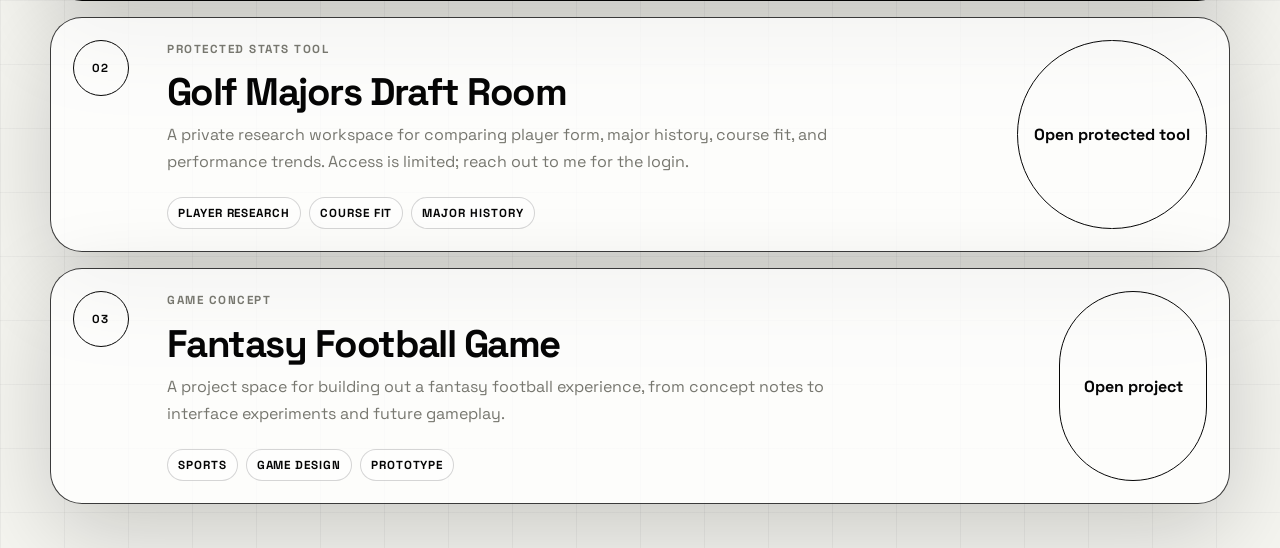
==== commit e998411c: "Open Northstar from the public portfolio" ====
--- a/index.html
+++ b/index.html
@@ -110,7 +110,7 @@
           <article class="project-card">
             <div class="project-index">03</div>
             <div class="project-body">
-              <p class="tag">Private tax-tech prototype</p>
+              <p class="tag">Public tax-record review</p>
               <h3>Northstar Tax Records</h3>
               <p>
                 A privacy-conscious document review experience for 2026 U.S.
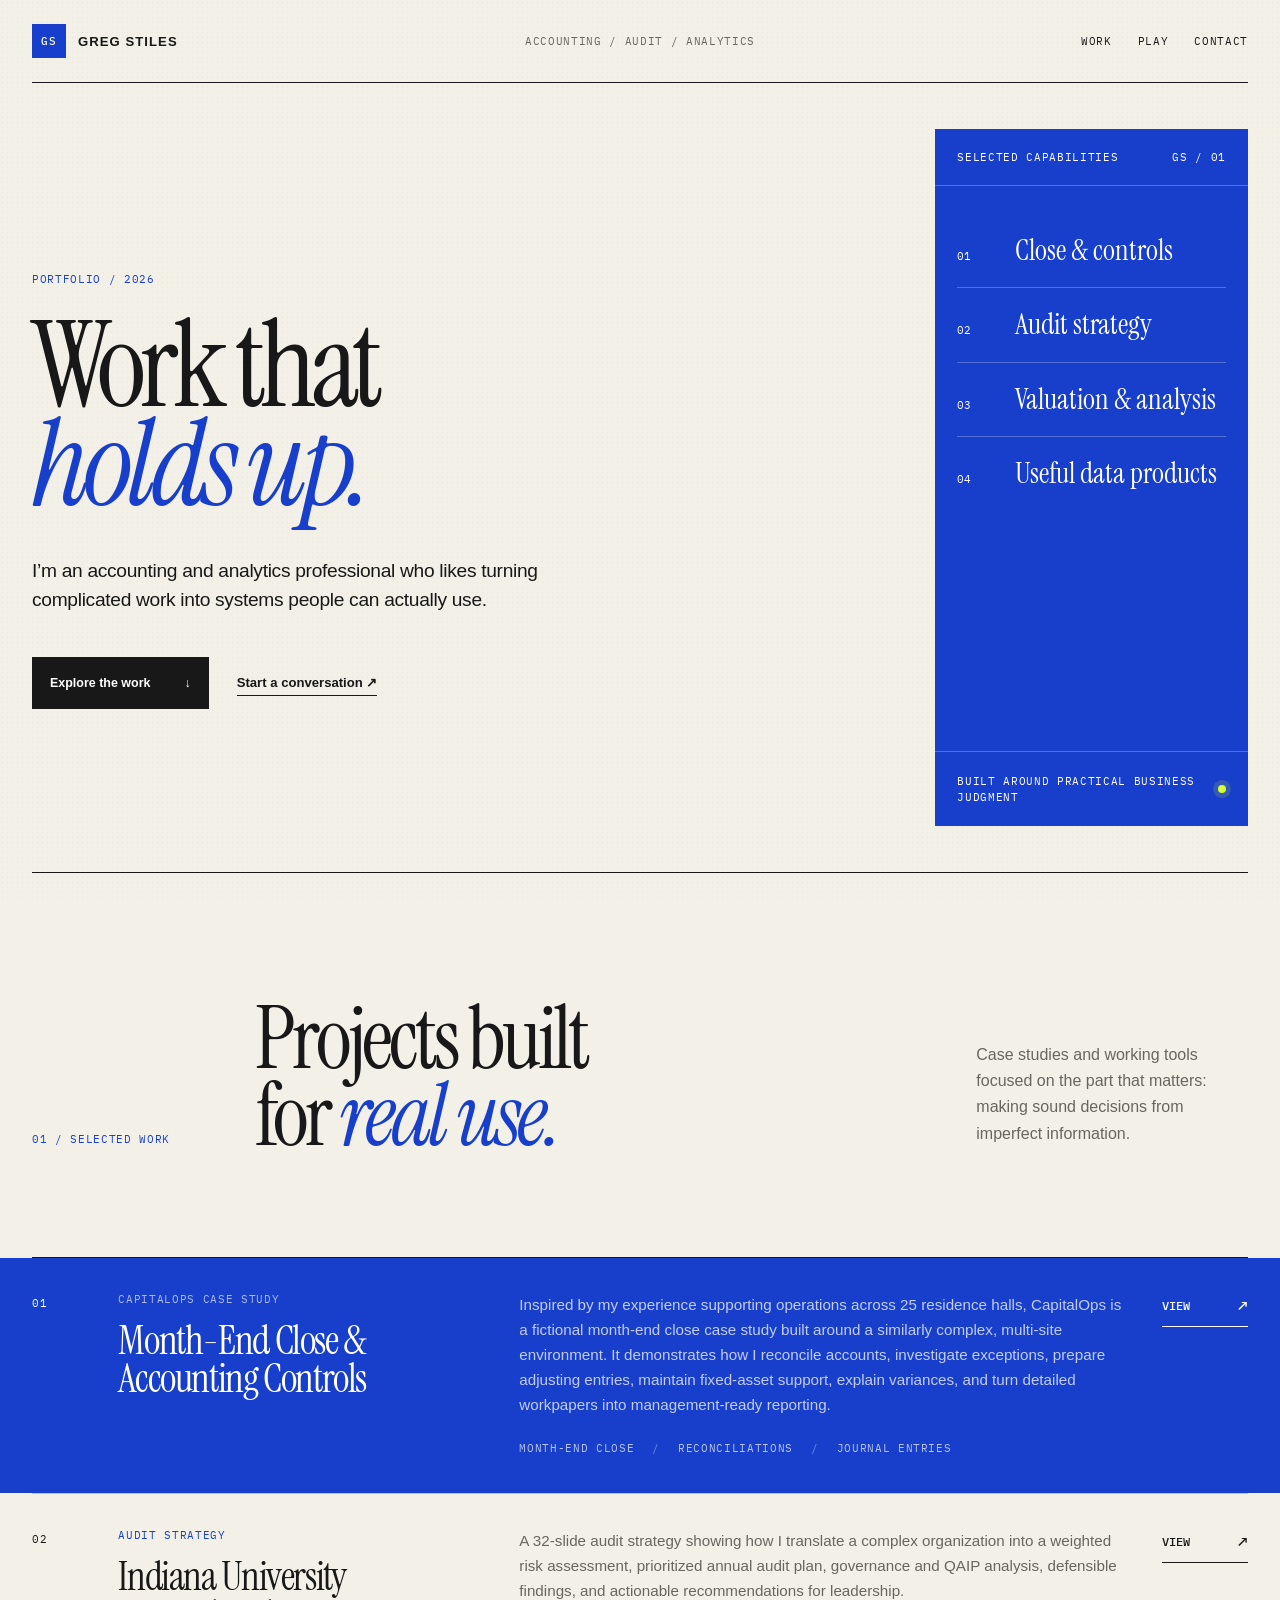
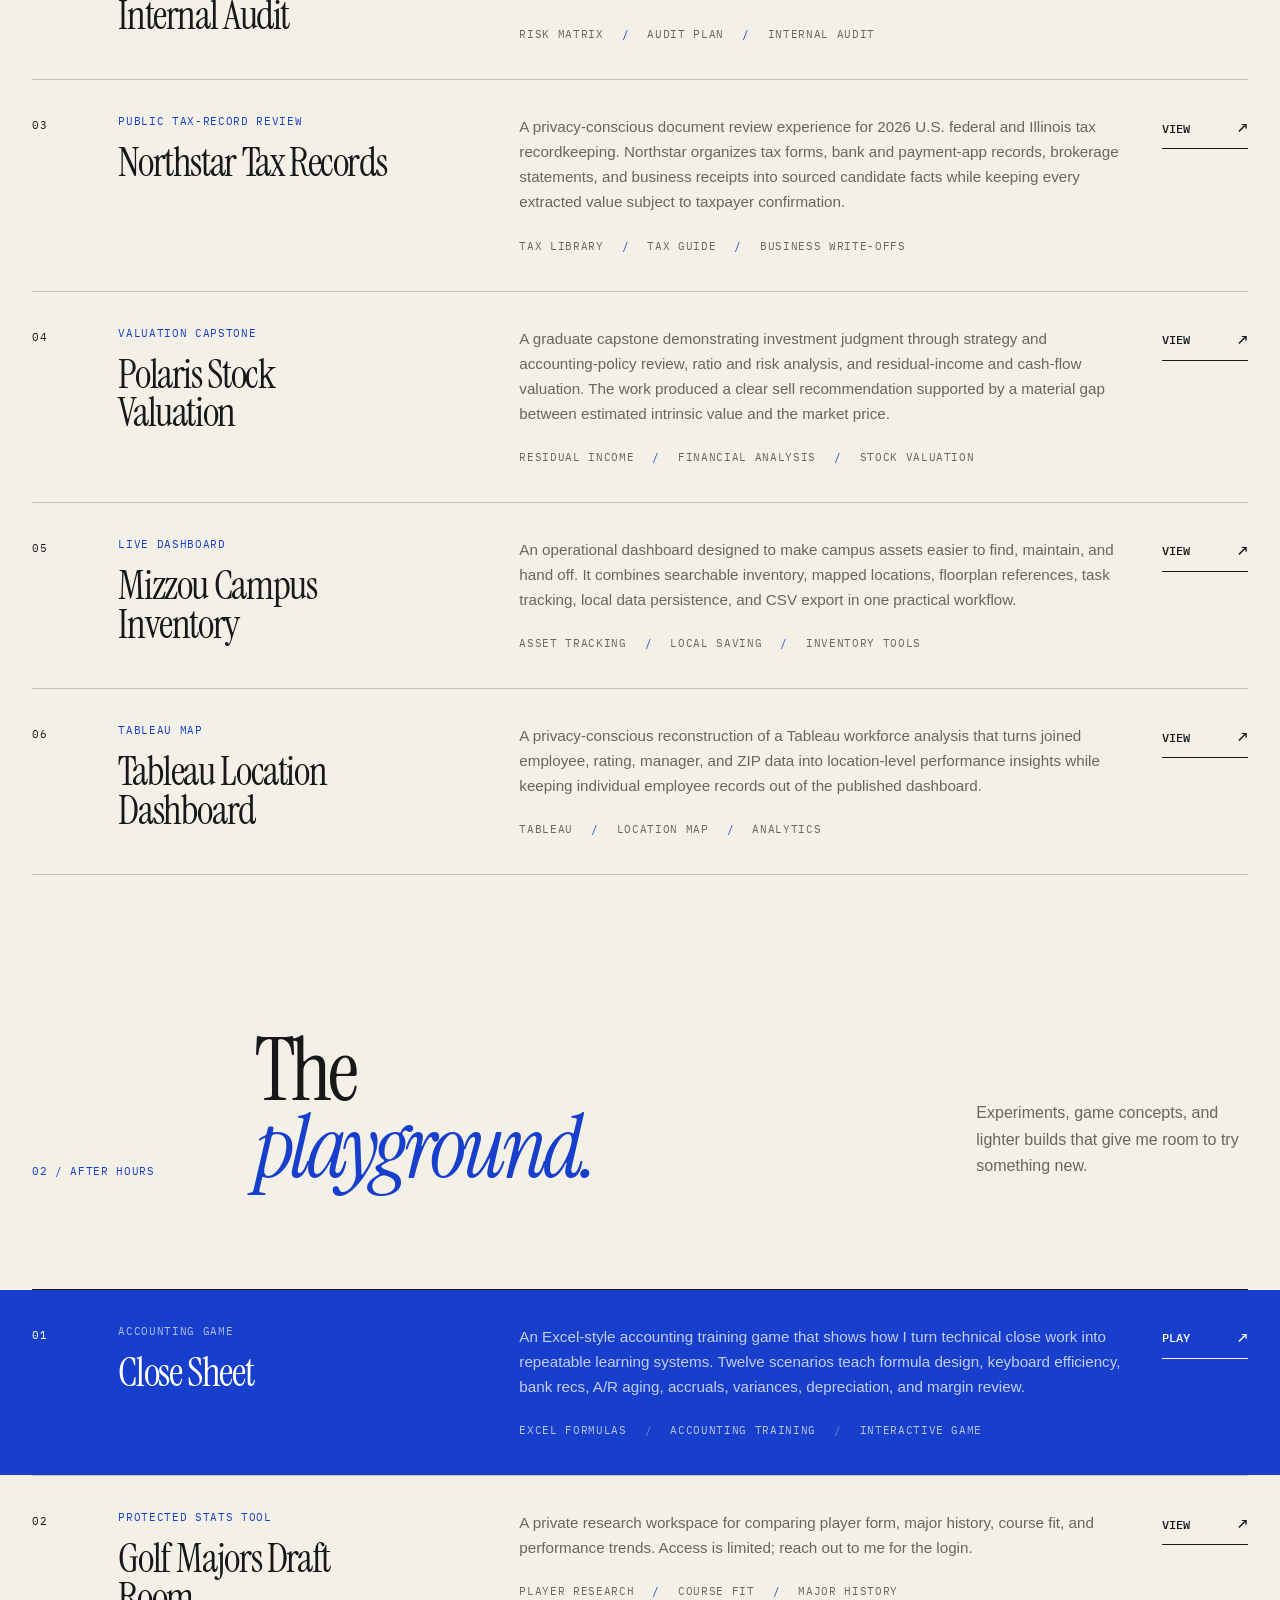
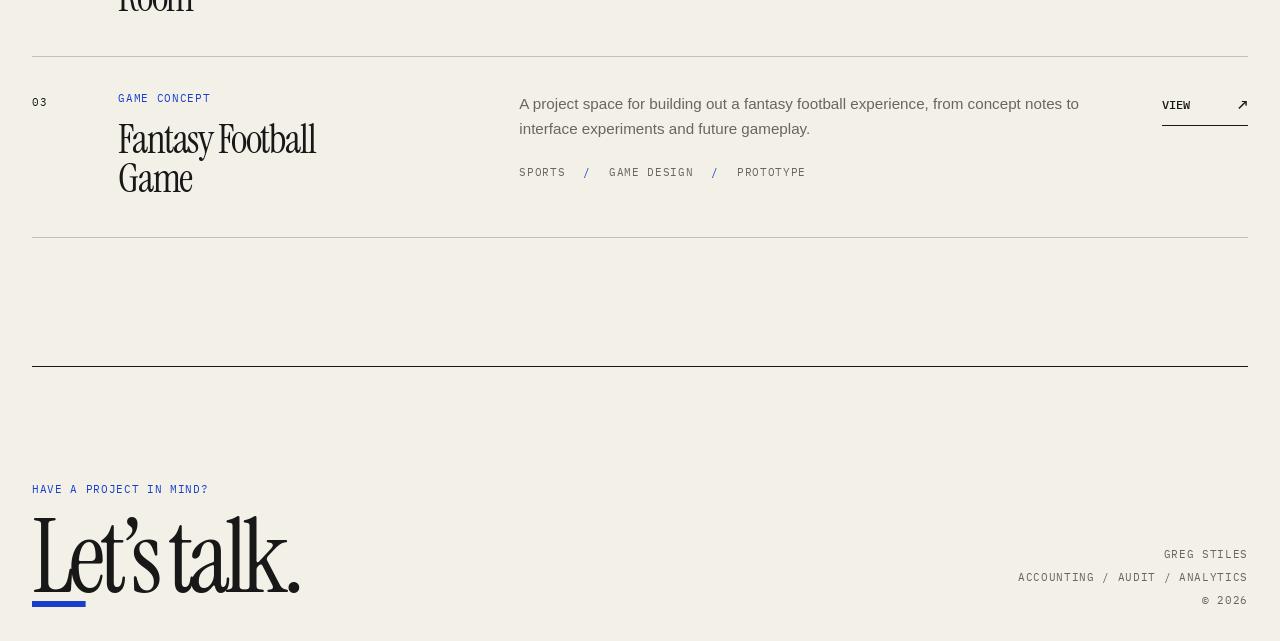
==== commit ee3d9182: "Redesign portfolio homepage and fix mobile map" ====
--- a/index.html
+++ b/index.html
@@ -3,68 +3,91 @@
   <head>
     <meta charset="UTF-8" />
     <meta name="viewport" content="width=device-width, initial-scale=1.0" />
-    <title>Greg Stiles | Project Portfolio</title>
+    <title>Greg Stiles | Accounting, Audit &amp; Analytics</title>
     <meta
       name="description"
       content="Greg Stiles' portfolio of accounting, audit, financial analysis, and data projects built around practical business problems."
     />
+    <link rel="icon" href="favicon.svg" type="image/svg+xml" />
     <link rel="preconnect" href="https://fonts.googleapis.com" />
     <link rel="preconnect" href="https://fonts.gstatic.com" crossorigin />
     <link
-      href="https://fonts.googleapis.com/css2?family=Instrument+Serif:ital@0;1&family=Space+Grotesk:wght@400;500;600;700&display=swap"
+      href="https://fonts.googleapis.com/css2?family=Instrument+Serif:ital@0;1&amp;family=IBM+Plex+Mono:wght@400;500&amp;display=swap"
       rel="stylesheet"
     />
-    <link rel="stylesheet" href="styles.css?v=2" />
+    <link rel="stylesheet" href="styles.css?v=3" />
   </head>
   <body>
-    <div class="site-frame" aria-hidden="true"></div>
-
-    <header class="masthead">
+    <a class="skip-link" href="#projects">Skip to projects</a>
+
+    <header class="site-header">
       <nav class="nav" aria-label="Main navigation">
-        <a class="wordmark" href="/">Greg Stiles</a>
+        <a class="wordmark" href="/" aria-label="Greg Stiles home">
+          <span class="wordmark-mark" aria-hidden="true">GS</span>
+          <span>Greg Stiles</span>
+        </a>
+
+        <p class="nav-context">Accounting / Audit / Analytics</p>
+
         <div class="nav-links">
-          <a href="#projects">Projects</a>
-          <a href="#fun">Fun</a>
+          <a href="#projects">Work</a>
+          <a href="#fun">Play</a>
           <a href="mailto:gregorymstiles@gmail.com">Contact</a>
         </div>
       </nav>
-
+    </header>
+
+    <main>
       <section class="hero" aria-labelledby="hero-title">
-        <div class="hero-kicker">
-          <span>Personal site</span>
-          <span>Project archive</span>
-          <span>Live builds</span>
-        </div>
-
-        <div class="hero-grid">
-          <div class="hero-copy">
-            <div>
-              <p class="eyebrow">Accounting · Audit · Analytics</p>
-              <h1 id="hero-title">Practical work. Clear thinking.</h1>
-            </div>
-            <a class="button button-light" href="#projects">View selected projects</a>
+        <div class="hero-copy">
+          <p class="overline">Portfolio / 2026</p>
+          <h1 id="hero-title">Work that <em>holds up.</em></h1>
+          <p class="hero-summary">
+            I&rsquo;m an accounting and analytics professional who likes turning
+            complicated work into systems people can actually use.
+          </p>
+          <div class="hero-actions">
+            <a class="button" href="#projects">Explore the work <span aria-hidden="true">&darr;</span></a>
+            <a class="text-link" href="mailto:gregorymstiles@gmail.com">Start a conversation <span aria-hidden="true">&nearr;</span></a>
           </div>
         </div>
+
+        <aside class="hero-ledger" aria-label="Selected capabilities">
+          <div class="ledger-header">
+            <span>Selected capabilities</span>
+            <span>GS / 01</span>
+          </div>
+          <ol class="ledger-list">
+            <li><span>01</span><strong>Close &amp; controls</strong></li>
+            <li><span>02</span><strong>Audit strategy</strong></li>
+            <li><span>03</span><strong>Valuation &amp; analysis</strong></li>
+            <li><span>04</span><strong>Useful data products</strong></li>
+          </ol>
+          <div class="ledger-footer">
+            <span>Built around practical business judgment</span>
+            <span class="status-dot" aria-hidden="true"></span>
+          </div>
+        </aside>
       </section>
-    </header>
-
-    <main>
+
       <section class="projects-section" id="projects" aria-labelledby="projects-title">
-        <div class="section-label">
-          <span>01</span>
-          <p>Selected projects</p>
-        </div>
-
-        <div class="projects-heading">
-          <h2 id="projects-title">Work built for the real world.</h2>
+        <div class="section-heading">
+          <p class="section-number">01 / Selected work</p>
+          <h2 id="projects-title">Projects built for <em>real use.</em></h2>
+          <p class="section-intro">
+            Case studies and working tools focused on the part that matters:
+            making sound decisions from imperfect information.
+          </p>
         </div>
 
         <div class="project-list">
-          <article class="project-card featured">
+          <article class="project-row featured">
             <div class="project-index">01</div>
-            <div class="project-body">
+            <div class="project-title">
               <p class="tag">CapitalOps case study</p>
               <h3>Month-End Close &amp; Accounting Controls</h3>
+            </div>
+            <div class="project-detail">
               <p>
                 Inspired by my experience supporting operations across 25
                 residence halls, CapitalOps is a fictional month-end close case
@@ -81,15 +104,17 @@
               </div>
             </div>
             <a class="project-link" href="./projects/capitalops/" aria-label="Open Month-End Close and Accounting Controls case study">
-              Open case
-            </a>
-          </article>
-
-          <article class="project-card">
+              View <span aria-hidden="true">&nearr;</span>
+            </a>
+          </article>
+
+          <article class="project-row">
             <div class="project-index">02</div>
-            <div class="project-body">
+            <div class="project-title">
               <p class="tag">Audit strategy</p>
               <h3>Indiana University Internal Audit</h3>
+            </div>
+            <div class="project-detail">
               <p>
                 A 32-slide audit strategy showing how I translate a complex
                 organization into a weighted risk assessment, prioritized annual
@@ -103,15 +128,17 @@
               </div>
             </div>
             <a class="project-link" href="./projects/iu-internal-audit/" aria-label="Open Indiana University Internal Audit project">
-              Open project
-            </a>
-          </article>
-
-          <article class="project-card">
+              View <span aria-hidden="true">&nearr;</span>
+            </a>
+          </article>
+
+          <article class="project-row">
             <div class="project-index">03</div>
-            <div class="project-body">
+            <div class="project-title">
               <p class="tag">Public tax-record review</p>
               <h3>Northstar Tax Records</h3>
+            </div>
+            <div class="project-detail">
               <p>
                 A privacy-conscious document review experience for 2026 U.S.
                 federal and Illinois tax recordkeeping. Northstar organizes tax
@@ -125,20 +152,18 @@
                 <span>Business write-offs</span>
               </div>
             </div>
-            <a
-              class="project-link"
-              href="./projects/northstar-tax-records/"
-              aria-label="Open Northstar Tax Records project"
-            >
-              Open project
-            </a>
-          </article>
-
-          <article class="project-card">
+            <a class="project-link" href="./projects/northstar-tax-records/" aria-label="Open Northstar Tax Records project">
+              View <span aria-hidden="true">&nearr;</span>
+            </a>
+          </article>
+
+          <article class="project-row">
             <div class="project-index">04</div>
-            <div class="project-body">
+            <div class="project-title">
               <p class="tag">Valuation capstone</p>
               <h3>Polaris Stock Valuation</h3>
+            </div>
+            <div class="project-detail">
               <p>
                 A graduate capstone demonstrating investment judgment through
                 strategy and accounting-policy review, ratio and risk analysis,
@@ -153,15 +178,17 @@
               </div>
             </div>
             <a class="project-link" href="./projects/polaris-valuation/" aria-label="Open Polaris Stock Valuation project">
-              Open project
-            </a>
-          </article>
-
-          <article class="project-card">
+              View <span aria-hidden="true">&nearr;</span>
+            </a>
+          </article>
+
+          <article class="project-row">
             <div class="project-index">05</div>
-            <div class="project-body">
+            <div class="project-title">
               <p class="tag">Live dashboard</p>
               <h3>Mizzou Campus Inventory</h3>
+            </div>
+            <div class="project-detail">
               <p>
                 An operational dashboard designed to make campus assets easier to
                 find, maintain, and hand off. It combines searchable inventory,
@@ -175,15 +202,17 @@
               </div>
             </div>
             <a class="project-link" href="./projects/inventory/" aria-label="Open Mizzou Campus Inventory project">
-              Open project
-            </a>
-          </article>
-
-          <article class="project-card">
+              View <span aria-hidden="true">&nearr;</span>
+            </a>
+          </article>
+
+          <article class="project-row">
             <div class="project-index">06</div>
-            <div class="project-body">
+            <div class="project-title">
               <p class="tag">Tableau map</p>
               <h3>Tableau Location Dashboard</h3>
+            </div>
+            <div class="project-detail">
               <p>
                 A privacy-conscious reconstruction of a Tableau workforce
                 analysis that turns joined employee, rating, manager, and ZIP
@@ -197,32 +226,30 @@
               </div>
             </div>
             <a class="project-link" href="./projects/tableau-workbooks/" aria-label="Open Tableau Location Dashboard project">
-              Open project
+              View <span aria-hidden="true">&nearr;</span>
             </a>
           </article>
         </div>
       </section>
 
       <section class="projects-section fun-section" id="fun" aria-labelledby="fun-title">
-        <div class="section-label">
-          <span>02</span>
-          <p>Fun projects</p>
-        </div>
-
-        <div class="projects-heading">
-          <h2 id="fun-title">The playground.</h2>
-          <p>
-            Experiments, game concepts, and lighter builds that still deserve a
-            clear home on the site.
+        <div class="section-heading">
+          <p class="section-number">02 / After hours</p>
+          <h2 id="fun-title">The <em>playground.</em></h2>
+          <p class="section-intro">
+            Experiments, game concepts, and lighter builds that give me room to
+            try something new.
           </p>
         </div>
 
         <div class="project-list">
-          <article class="project-card featured">
+          <article class="project-row featured">
             <div class="project-index">01</div>
-            <div class="project-body">
+            <div class="project-title">
               <p class="tag">Accounting game</p>
               <h3>Close Sheet</h3>
+            </div>
+            <div class="project-detail">
               <p>
                 An Excel-style accounting training game that shows how I turn
                 technical close work into repeatable learning systems. Twelve
@@ -236,15 +263,17 @@
               </div>
             </div>
             <a class="project-link" href="./projects/excel-accounting-game/" aria-label="Open Close Sheet Excel accounting game">
-              Open game
-            </a>
-          </article>
-
-          <article class="project-card">
+              Play <span aria-hidden="true">&nearr;</span>
+            </a>
+          </article>
+
+          <article class="project-row">
             <div class="project-index">02</div>
-            <div class="project-body">
+            <div class="project-title">
               <p class="tag">Protected stats tool</p>
               <h3>Golf Majors Draft Room</h3>
+            </div>
+            <div class="project-detail">
               <p>
                 A private research workspace for comparing player form, major
                 history, course fit, and performance trends. Access is limited;
@@ -257,15 +286,17 @@
               </div>
             </div>
             <a class="project-link" href="./projects/golf-draft-app/" aria-label="Open protected Golf Majors Draft Room tool">
-              Open protected tool
-            </a>
-          </article>
-
-          <article class="project-card">
+              View <span aria-hidden="true">&nearr;</span>
+            </a>
+          </article>
+
+          <article class="project-row">
             <div class="project-index">03</div>
-            <div class="project-body">
+            <div class="project-title">
               <p class="tag">Game concept</p>
               <h3>Fantasy Football Game</h3>
+            </div>
+            <div class="project-detail">
               <p>
                 A project space for building out a fantasy football experience,
                 from concept notes to interface experiments and future gameplay.
@@ -277,12 +308,23 @@
               </div>
             </div>
             <a class="project-link" href="./projects/fantasy-football/" aria-label="Open Fantasy Football Game project">
-              Open project
+              View <span aria-hidden="true">&nearr;</span>
             </a>
           </article>
         </div>
       </section>
-
     </main>
+
+    <footer class="footer">
+      <div>
+        <p class="overline">Have a project in mind?</p>
+        <a class="footer-cta" href="mailto:gregorymstiles@gmail.com">Let&rsquo;s talk.</a>
+      </div>
+      <div class="footer-meta">
+        <span>Greg Stiles</span>
+        <span>Accounting / Audit / Analytics</span>
+        <span>&copy; 2026</span>
+      </div>
+    </footer>
   </body>
 </html>
--- a/styles.css
+++ b/styles.css
@@ -1,15 +1,15 @@
 :root {
-  --black: #050505;
-  --ink: #111111;
-  --white: #ffffff;
-  --paper: #f5f5f0;
-  --soft: #e7e7df;
-  --muted: #77776f;
-  --line: rgba(5, 5, 5, 0.16);
-  --line-strong: rgba(5, 5, 5, 0.78);
-  --shadow: 0 28px 90px rgba(0, 0, 0, 0.18);
-  --sans: "Space Grotesk", sans-serif;
-  --serif: "Instrument Serif", serif;
+  --ink: #171817;
+  --paper: #f3f0e8;
+  --paper-deep: #e8e3d8;
+  --blue: #173fcb;
+  --blue-dark: #12329f;
+  --muted: #67665f;
+  --line: rgba(23, 24, 23, 0.22);
+  --line-light: rgba(255, 255, 255, 0.26);
+  --serif: "Instrument Serif", Georgia, serif;
+  --sans: "Helvetica Neue", Helvetica, Arial, sans-serif;
+  --mono: "IBM Plex Mono", "SFMono-Regular", Consolas, monospace;
 }
 
 * {
@@ -22,160 +22,166 @@
 
 body {
   margin: 0;
-  min-height: 100vh;
-  color: var(--black);
-  background:
-    linear-gradient(90deg, rgba(5, 5, 5, 0.045) 1px, transparent 1px),
-    linear-gradient(rgba(5, 5, 5, 0.035) 1px, transparent 1px),
-    var(--paper);
-  background-size: 64px 64px, 64px 64px, auto;
+  color: var(--ink);
+  background: var(--paper);
   font-family: var(--sans);
+  text-rendering: optimizeLegibility;
 }
 
 body::before {
   position: fixed;
   inset: 0;
-  z-index: -2;
-  background:
-    radial-gradient(circle at 18% 12%, rgba(255, 255, 255, 0.9), transparent 28%),
-    radial-gradient(circle at 84% 8%, rgba(5, 5, 5, 0.12), transparent 24%),
-    linear-gradient(135deg, rgba(255, 255, 255, 0.5), transparent 44%);
+  z-index: -1;
+  opacity: 0.38;
+  background-image: radial-gradient(rgba(23, 24, 23, 0.11) 0.55px, transparent 0.55px);
+  background-size: 5px 5px;
+  pointer-events: none;
   content: "";
+}
+
+::selection {
+  background: var(--blue);
+  color: #fff;
 }
 
 a {
   color: inherit;
 }
 
-.site-frame {
+.skip-link {
   position: fixed;
-  inset: 14px;
-  z-index: -1;
-  border: 1px solid var(--line);
-  border-radius: 28px;
-  pointer-events: none;
-}
-
-.masthead,
-main {
-  width: min(1180px, calc(100% - 40px));
-  margin: 0 auto;
-}
-
-.masthead {
-  display: grid;
-  gap: 28px;
-  padding: 24px 0 20px;
+  top: 12px;
+  left: 12px;
+  z-index: 20;
+  transform: translateY(-160%);
+  padding: 10px 14px;
+  background: var(--ink);
+  color: #fff;
+}
+
+.skip-link:focus {
+  transform: translateY(0);
+}
+
+.site-header,
+main,
+.footer {
+  width: min(1380px, calc(100% - 64px));
+  margin-inline: auto;
+}
+
+.site-header {
+  border-bottom: 1px solid var(--ink);
 }
 
 .nav {
-  position: sticky;
-  top: 18px;
-  z-index: 5;
-  display: flex;
+  min-height: 82px;
+  display: grid;
+  grid-template-columns: 1fr auto 1fr;
+  gap: 32px;
   align-items: center;
-  justify-content: space-between;
-  gap: 18px;
-  padding: 12px 14px 12px 20px;
-  border: 1px solid var(--line);
-  border-radius: 999px;
-  background: rgba(245, 245, 240, 0.82);
-  backdrop-filter: blur(18px);
 }
 
 .wordmark,
 .nav-links a,
 .button,
-.project-link {
+.text-link,
+.project-link,
+.footer-cta {
   text-decoration: none;
 }
 
-.wordmark,
-.eyebrow,
+.wordmark {
+  display: inline-flex;
+  width: fit-content;
+  align-items: center;
+  gap: 12px;
+  font-size: 0.82rem;
+  font-weight: 700;
+  letter-spacing: 0.08em;
+  text-transform: uppercase;
+}
+
+.wordmark-mark {
+  display: grid;
+  width: 34px;
+  height: 34px;
+  place-items: center;
+  background: var(--blue);
+  color: #fff;
+  font-family: var(--mono);
+  font-size: 0.68rem;
+  font-weight: 500;
+}
+
+.nav-context,
+.nav-links a,
+.overline,
+.section-number,
 .tag,
-.section-label,
 .project-index,
 .project-meta,
-.hero-kicker,
-.nav-links a {
-  font-size: 0.73rem;
-  font-weight: 700;
-  letter-spacing: 0.13em;
+.ledger-header,
+.ledger-footer,
+.footer-meta {
+  font-family: var(--mono);
+  font-size: 0.69rem;
+  letter-spacing: 0.06em;
   text-transform: uppercase;
+}
+
+.nav-context {
+  margin: 0;
+  color: var(--muted);
 }
 
 .nav-links {
   display: flex;
-  align-items: center;
-  gap: 6px;
+  justify-content: flex-end;
+  gap: 26px;
 }
 
 .nav-links a {
-  border-radius: 999px;
-  padding: 10px 12px;
-  color: var(--muted);
-  transition: background 180ms ease, color 180ms ease;
-}
-
-.nav-links a:hover {
-  background: var(--black);
-  color: var(--white);
+  position: relative;
+  padding-block: 8px;
+}
+
+.nav-links a::after {
+  position: absolute;
+  right: 0;
+  bottom: 2px;
+  left: 0;
+  height: 1px;
+  transform: scaleX(0);
+  transform-origin: right;
+  background: currentColor;
+  content: "";
+  transition: transform 180ms ease;
+}
+
+.nav-links a:hover::after,
+.nav-links a:focus-visible::after {
+  transform: scaleX(1);
+  transform-origin: left;
 }
 
 .hero {
-  display: grid;
-  gap: 28px;
-}
-
-.hero-kicker {
+  min-height: min(790px, calc(100vh - 82px));
+  display: grid;
+  grid-template-columns: minmax(0, 1.42fr) minmax(340px, 0.58fr);
+  border-bottom: 1px solid var(--ink);
+}
+
+.hero-copy {
   display: flex;
-  flex-wrap: wrap;
-  gap: 8px;
-  color: var(--muted);
-}
-
-.hero-kicker span,
-.project-meta span {
-  border: 1px solid var(--line);
-  border-radius: 999px;
-  padding: 8px 10px;
-  background: rgba(255, 255, 255, 0.52);
-}
-
-.hero-grid {
-  display: grid;
-}
-
-.hero-copy,
-.project-card {
-  border: 1px solid var(--line-strong);
-  border-radius: 32px;
-  box-shadow: var(--shadow);
-}
-
-.hero-copy {
-  min-height: clamp(390px, 58vh, 560px);
-  display: grid;
-  align-content: space-between;
-  padding: clamp(28px, 5vw, 58px);
-  background: var(--black);
-  color: var(--white);
-  overflow: hidden;
-}
-
-.hero-copy::after {
-  width: min(460px, 56vw);
-  height: min(460px, 56vw);
-  align-self: end;
-  justify-self: end;
-  margin: -30% -18% -34% 0;
-  border: 1px solid rgba(255, 255, 255, 0.22);
-  border-radius: 50%;
-  background:
-    linear-gradient(90deg, rgba(255, 255, 255, 0.16) 1px, transparent 1px),
-    linear-gradient(rgba(255, 255, 255, 0.12) 1px, transparent 1px);
-  background-size: 22px 22px;
-  content: "";
+  flex-direction: column;
+  justify-content: center;
+  padding: clamp(72px, 10vw, 150px) clamp(40px, 7vw, 108px) clamp(72px, 8vw, 112px) 0;
+}
+
+.overline {
+  margin: 0 0 30px;
+  color: var(--blue);
 }
 
 h1,
@@ -187,191 +193,365 @@
 
 h1,
 h2 {
+  margin-bottom: 0;
   font-family: var(--serif);
   font-weight: 400;
-  letter-spacing: -0.055em;
+  letter-spacing: -0.048em;
 }
 
 h1 {
   max-width: 10ch;
-  margin-bottom: 0;
-  font-size: clamp(4.2rem, 11vw, 9.6rem);
+  font-size: clamp(5rem, 9.4vw, 9.5rem);
   line-height: 0.82;
 }
 
-h2 {
-  margin-bottom: 0;
-  font-size: clamp(2.7rem, 6vw, 5.4rem);
-  line-height: 0.86;
-}
-
-h3 {
-  margin-bottom: 12px;
-  font-size: clamp(1.6rem, 3vw, 2.5rem);
-  line-height: 0.98;
-  letter-spacing: -0.04em;
-}
-
-p {
-  line-height: 1.65;
-}
-
-.projects-heading p,
-.project-card p {
-  color: var(--muted);
+h1 em,
+h2 em {
+  color: var(--blue);
+  font-weight: 400;
+}
+
+.hero-summary {
+  max-width: 590px;
+  margin: 44px 0 0;
+  font-size: clamp(1.1rem, 1.5vw, 1.35rem);
+  line-height: 1.5;
+  letter-spacing: -0.016em;
+}
+
+.hero-actions {
+  display: flex;
+  flex-wrap: wrap;
+  align-items: center;
+  gap: 28px;
+  margin-top: 42px;
 }
 
 .button {
   display: inline-flex;
-  min-height: 48px;
+  min-height: 52px;
   align-items: center;
-  justify-content: center;
-  border-radius: 999px;
+  justify-content: space-between;
+  gap: 34px;
   padding: 0 18px;
+  background: var(--ink);
+  color: #fff;
+  font-size: 0.78rem;
   font-weight: 700;
-}
-
-.button-light {
-  width: fit-content;
-  border: 1px solid rgba(255, 255, 255, 0.5);
-  background: var(--white);
-  color: var(--black);
+  transition: background 180ms ease, transform 180ms ease;
+}
+
+.button:hover {
+  transform: translateY(-2px);
+  background: var(--blue);
+}
+
+.text-link {
+  padding-block: 5px;
+  border-bottom: 1px solid currentColor;
+  font-size: 0.82rem;
+  font-weight: 700;
+}
+
+.hero-ledger {
+  display: grid;
+  grid-template-rows: auto 1fr auto;
+  margin: 46px 0 46px 40px;
+  background: var(--blue);
+  color: #fff;
+}
+
+.ledger-header,
+.ledger-footer {
+  display: flex;
+  justify-content: space-between;
+  gap: 20px;
+  padding: 21px 22px;
+}
+
+.ledger-header {
+  border-bottom: 1px solid var(--line-light);
+}
+
+.ledger-list {
+  margin: 0;
+  padding: 28px 22px;
+  list-style: none;
+}
+
+.ledger-list li {
+  display: grid;
+  grid-template-columns: 42px 1fr;
+  gap: 16px;
+  align-items: baseline;
+  padding: 22px 0;
+  border-bottom: 1px solid var(--line-light);
+}
+
+.ledger-list li:last-child {
+  border-bottom: 0;
+}
+
+.ledger-list span {
+  font-family: var(--mono);
+  font-size: 0.66rem;
+}
+
+.ledger-list strong {
+  font-family: var(--serif);
+  font-size: clamp(1.6rem, 2.3vw, 2.45rem);
+  font-weight: 400;
+  line-height: 1;
+}
+
+.ledger-footer {
+  align-items: center;
+  border-top: 1px solid var(--line-light);
+  line-height: 1.45;
+}
+
+.status-dot {
+  flex: 0 0 auto;
+  width: 8px;
+  height: 8px;
+  background: #d6ff35;
+  border-radius: 50%;
+  box-shadow: 0 0 0 5px rgba(214, 255, 53, 0.15);
 }
 
 .projects-section {
-  margin: 28px 0;
-}
-
-.projects-section {
-  display: grid;
-  gap: 26px;
-  padding: 36px 0 16px;
-}
-
-.fun-section {
-  padding-top: 12px;
-}
-
-.section-label {
-  display: flex;
-  align-items: center;
-  gap: 12px;
+  padding: clamp(88px, 10vw, 150px) 0 30px;
+}
+
+.section-heading {
+  display: grid;
+  grid-template-columns: minmax(160px, 0.32fr) minmax(0, 1.2fr) minmax(260px, 0.48fr);
+  gap: 42px;
+  align-items: end;
+  margin-bottom: clamp(60px, 8vw, 104px);
+}
+
+.section-number {
+  margin-bottom: 8px;
+  color: var(--blue);
+}
+
+h2 {
+  max-width: 10ch;
+  font-size: clamp(3.8rem, 6.8vw, 7.3rem);
+  line-height: 0.88;
+}
+
+.section-intro {
+  max-width: 390px;
+  margin: 0 0 7px;
   color: var(--muted);
-}
-
-.section-label span {
-  display: inline-grid;
-  width: 34px;
-  height: 34px;
-  place-items: center;
-  border: 1px solid var(--line);
-  border-radius: 50%;
-  color: var(--black);
-}
-
-.projects-heading {
-  max-width: 760px;
+  font-size: 1rem;
+  line-height: 1.65;
 }
 
 .project-list {
-  display: grid;
-  gap: 16px;
-}
-
-.project-card {
-  display: grid;
-  grid-template-columns: 72px minmax(0, 1fr) auto;
-  gap: 22px;
-  align-items: stretch;
-  padding: 22px;
-  background: rgba(255, 255, 255, 0.74);
-  transition: transform 180ms ease, background 180ms ease, color 180ms ease;
-}
-
-.project-card:hover {
-  transform: translateY(-3px);
-  background: var(--white);
-}
-
-.project-card.featured {
-  background: var(--black);
-  color: var(--white);
-}
-
-.project-card.featured p,
-.project-card.featured .tag {
-  color: rgba(255, 255, 255, 0.72);
-}
-
-.project-card.featured .project-meta span {
-  border-color: rgba(255, 255, 255, 0.2);
-  background: rgba(255, 255, 255, 0.08);
-  color: var(--white);
+  border-top: 1px solid var(--ink);
+}
+
+.project-row {
+  position: relative;
+  display: grid;
+  grid-template-columns: 48px minmax(230px, 0.75fr) minmax(320px, 1.25fr) 86px;
+  gap: clamp(20px, 3vw, 48px);
+  align-items: start;
+  padding: 34px 0 38px;
+  border-bottom: 1px solid var(--line);
+  transition: color 180ms ease;
+}
+
+.project-row::before {
+  position: absolute;
+  inset: 0 calc(50% - 50vw);
+  z-index: -1;
+  transform: scaleY(0);
+  transform-origin: bottom;
+  background: var(--ink);
+  content: "";
+  transition: transform 220ms ease;
+}
+
+.project-row:hover {
+  color: #fff;
+}
+
+.project-row:hover::before {
+  transform: scaleY(1);
+}
+
+.project-row.featured {
+  color: #fff;
+}
+
+.project-row.featured::before {
+  transform: scaleY(1);
+  background: var(--blue);
 }
 
 .project-index {
-  display: grid;
-  width: 56px;
-  height: 56px;
-  place-items: center;
-  border: 1px solid currentColor;
-  border-radius: 50%;
-}
-
-.project-body {
-  max-width: 720px;
+  padding-top: 4px;
 }
 
 .tag {
-  margin-bottom: 14px;
+  margin-bottom: 16px;
+  color: var(--blue);
+}
+
+.project-row:hover .tag,
+.project-row.featured .tag {
+  color: rgba(255, 255, 255, 0.65);
+}
+
+h3 {
+  max-width: 15ch;
+  margin-bottom: 0;
+  font-family: var(--serif);
+  font-size: clamp(2rem, 3.1vw, 3.25rem);
+  font-weight: 400;
+  letter-spacing: -0.035em;
+  line-height: 0.98;
+}
+
+.project-detail > p {
+  max-width: 680px;
+  margin-bottom: 0;
   color: var(--muted);
+  font-size: 0.95rem;
+  line-height: 1.65;
+}
+
+.project-row:hover .project-detail > p,
+.project-row.featured .project-detail > p {
+  color: rgba(255, 255, 255, 0.74);
 }
 
 .project-meta {
   display: flex;
   flex-wrap: wrap;
-  gap: 8px;
-  margin-top: 22px;
-  letter-spacing: 0.08em;
+  gap: 9px 18px;
+  margin-top: 24px;
+  color: var(--muted);
+}
+
+.project-meta span:not(:last-child)::after {
+  margin-left: 18px;
+  color: var(--blue);
+  content: "/";
+}
+
+.project-row:hover .project-meta,
+.project-row.featured .project-meta {
+  color: rgba(255, 255, 255, 0.7);
+}
+
+.project-row:hover .project-meta span::after,
+.project-row.featured .project-meta span::after {
+  color: rgba(255, 255, 255, 0.4);
 }
 
 .project-link {
   display: inline-flex;
-  min-width: 148px;
   align-items: center;
-  justify-content: center;
-  border: 1px solid currentColor;
-  border-radius: 999px;
-  padding: 12px 16px;
-  font-weight: 700;
-  transition: background 180ms ease, color 180ms ease;
-}
-
-.project-link:hover {
-  background: var(--black);
-  color: var(--white);
-}
-
-.project-card.featured .project-link:hover {
-  background: var(--white);
-  color: var(--black);
+  justify-content: space-between;
+  gap: 12px;
+  padding: 4px 0 10px;
+  border-bottom: 1px solid currentColor;
+  font-family: var(--mono);
+  font-size: 0.72rem;
+  font-weight: 500;
+  text-transform: uppercase;
+}
+
+.project-link span {
+  font-size: 1rem;
+  transition: transform 180ms ease;
+}
+
+.project-link:hover span {
+  transform: translate(3px, -3px);
+}
+
+.fun-section {
+  padding-bottom: clamp(90px, 10vw, 150px);
+}
+
+.footer {
+  display: grid;
+  grid-template-columns: 1fr auto;
+  gap: 50px;
+  align-items: end;
+  padding: clamp(70px, 9vw, 120px) 0 34px;
+  border-top: 1px solid var(--ink);
+}
+
+.footer .overline {
+  margin-bottom: 18px;
+}
+
+.footer-cta {
+  display: inline-block;
+  font-family: var(--serif);
+  font-size: clamp(4rem, 8vw, 8rem);
+  letter-spacing: -0.05em;
+  line-height: 0.85;
+}
+
+.footer-cta::after {
+  display: block;
+  width: 100%;
+  height: clamp(3px, 0.45vw, 7px);
+  transform: scaleX(0.2);
+  transform-origin: left;
+  background: var(--blue);
+  content: "";
+  transition: transform 220ms ease;
+}
+
+.footer-cta:hover::after {
+  transform: scaleX(1);
+}
+
+.footer-meta {
+  display: grid;
+  gap: 9px;
+  justify-items: end;
+  color: var(--muted);
+}
+
+:focus-visible {
+  outline: 3px solid #d6ff35;
+  outline-offset: 4px;
 }
 
 @media (prefers-reduced-motion: no-preference) {
-  .hero-copy,
-  .project-card {
-    animation: rise-in 680ms ease both;
-  }
-
-  .project-card:nth-child(2) {
-    animation-delay: 120ms;
-  }
-}
-
-@keyframes rise-in {
+  .hero-copy > *,
+  .hero-ledger {
+    animation: reveal 620ms both;
+  }
+
+  .hero-copy > :nth-child(2) {
+    animation-delay: 70ms;
+  }
+
+  .hero-copy > :nth-child(3) {
+    animation-delay: 140ms;
+  }
+
+  .hero-copy > :nth-child(4),
+  .hero-ledger {
+    animation-delay: 210ms;
+  }
+}
+
+@keyframes reveal {
   from {
     opacity: 0;
-    transform: translateY(18px);
+    transform: translateY(16px);
   }
 
   to {
@@ -380,76 +560,179 @@
   }
 }
 
-@media (max-width: 860px) {
-  .masthead,
-  main {
-    width: min(100% - 24px, 1180px);
-  }
-
-  .masthead {
-    padding-top: 14px;
-  }
-
-  .site-frame {
-    inset: 8px;
-    border-radius: 20px;
-  }
-
-  .nav,
-  .hero-grid,
-  .projects-heading,
-  .project-card {
+@media (max-width: 1040px) {
+  .site-header,
+  main,
+  .footer {
+    width: min(100% - 40px, 1380px);
+  }
+
+  .hero {
     grid-template-columns: 1fr;
+    padding-bottom: 42px;
+  }
+
+  .hero-copy {
+    min-height: 650px;
+    padding-right: 0;
+  }
+
+  .hero-ledger {
+    min-height: 500px;
+    margin: 0;
+  }
+
+  .section-heading {
+    grid-template-columns: 150px minmax(0, 1fr);
+  }
+
+  .section-intro {
+    grid-column: 2;
+    margin-top: 12px;
+  }
+
+  .project-row {
+    grid-template-columns: 42px minmax(200px, 0.8fr) minmax(280px, 1.2fr);
+  }
+
+  .project-link {
+    grid-column: 2;
+    width: fit-content;
+    margin-top: -2px;
+  }
+}
+
+@media (min-width: 1041px) and (max-height: 800px) {
+  .hero-copy {
+    padding-top: 54px;
+    padding-bottom: 54px;
+  }
+
+  .hero-ledger {
+    margin-top: 32px;
+    margin-bottom: 32px;
+  }
+}
+
+@media (max-width: 720px) {
+  .site-header,
+  main,
+  .footer {
+    width: min(100% - 28px, 1380px);
   }
 
   .nav {
-    position: static;
-    align-items: stretch;
-    border-radius: 22px;
+    min-height: 72px;
+    grid-template-columns: 1fr auto;
+  }
+
+  .nav-context {
+    display: none;
+  }
+
+  .nav-links {
+    gap: 15px;
+  }
+
+  .nav-links a {
+    font-size: 0.63rem;
+  }
+
+  .wordmark > span:last-child {
+    display: none;
+  }
+
+  .hero-copy {
+    min-height: auto;
+    padding: 86px 0 74px;
+  }
+
+  h1 {
+    font-size: clamp(4.4rem, 20vw, 7rem);
+  }
+
+  .hero-summary {
+    margin-top: 34px;
+  }
+
+  .hero-actions {
+    align-items: flex-start;
     flex-direction: column;
-  }
-
+    gap: 22px;
+  }
+
+  .hero-ledger {
+    min-height: 470px;
+  }
+
+  .ledger-list strong {
+    font-size: 1.9rem;
+  }
+
+  .projects-section {
+    padding-top: 88px;
+  }
+
+  .section-heading {
+    grid-template-columns: 1fr;
+    gap: 26px;
+    margin-bottom: 58px;
+  }
+
+  .section-intro {
+    grid-column: auto;
+    margin-top: 0;
+  }
+
+  h2 {
+    font-size: clamp(3.7rem, 17vw, 5.5rem);
+  }
+
+  .project-row {
+    grid-template-columns: 34px minmax(0, 1fr);
+    gap: 22px 14px;
+    padding: 28px 0 32px;
+  }
+
+  .project-title,
+  .project-detail,
+  .project-link {
+    grid-column: 2;
+  }
+
+  h3 {
+    font-size: clamp(2.25rem, 11vw, 3.4rem);
+  }
+
+  .project-detail > p {
+    font-size: 0.92rem;
+  }
+
+  .project-link {
+    margin-top: 4px;
+  }
+
+  .footer {
+    grid-template-columns: 1fr;
+  }
+
+  .footer-meta {
+    justify-items: start;
+  }
+}
+
+@media (max-width: 420px) {
   .nav-links {
-    width: 100%;
-    justify-content: space-between;
-    flex-wrap: wrap;
-  }
-
-  .hero-copy {
-    min-height: 420px;
-  }
-
-  h1 {
-    max-width: 8ch;
-    font-size: clamp(4.4rem, 18vw, 6rem);
-  }
-
-  .project-link {
-    width: 100%;
-  }
-}
-
-@media (max-width: 520px) {
+    gap: 10px;
+  }
+
   .nav-links a {
-    padding-inline: 8px;
-    font-size: 0.68rem;
-  }
-
-  .hero-copy,
-  .project-card {
-    border-radius: 24px;
-    padding: 22px;
-  }
-
-  .hero-kicker {
-    display: none;
-  }
-
-  h1 {
-    font-size: clamp(3.7rem, 20vw, 4.8rem);
-  }
-
-  h2 {
-    font-size: clamp(2.6rem, 14vw, 3.8rem);
-  }
-}
+    letter-spacing: 0.02em;
+  }
+
+  .ledger-header,
+  .ledger-footer,
+  .ledger-list {
+    padding-inline: 17px;
+  }
+}
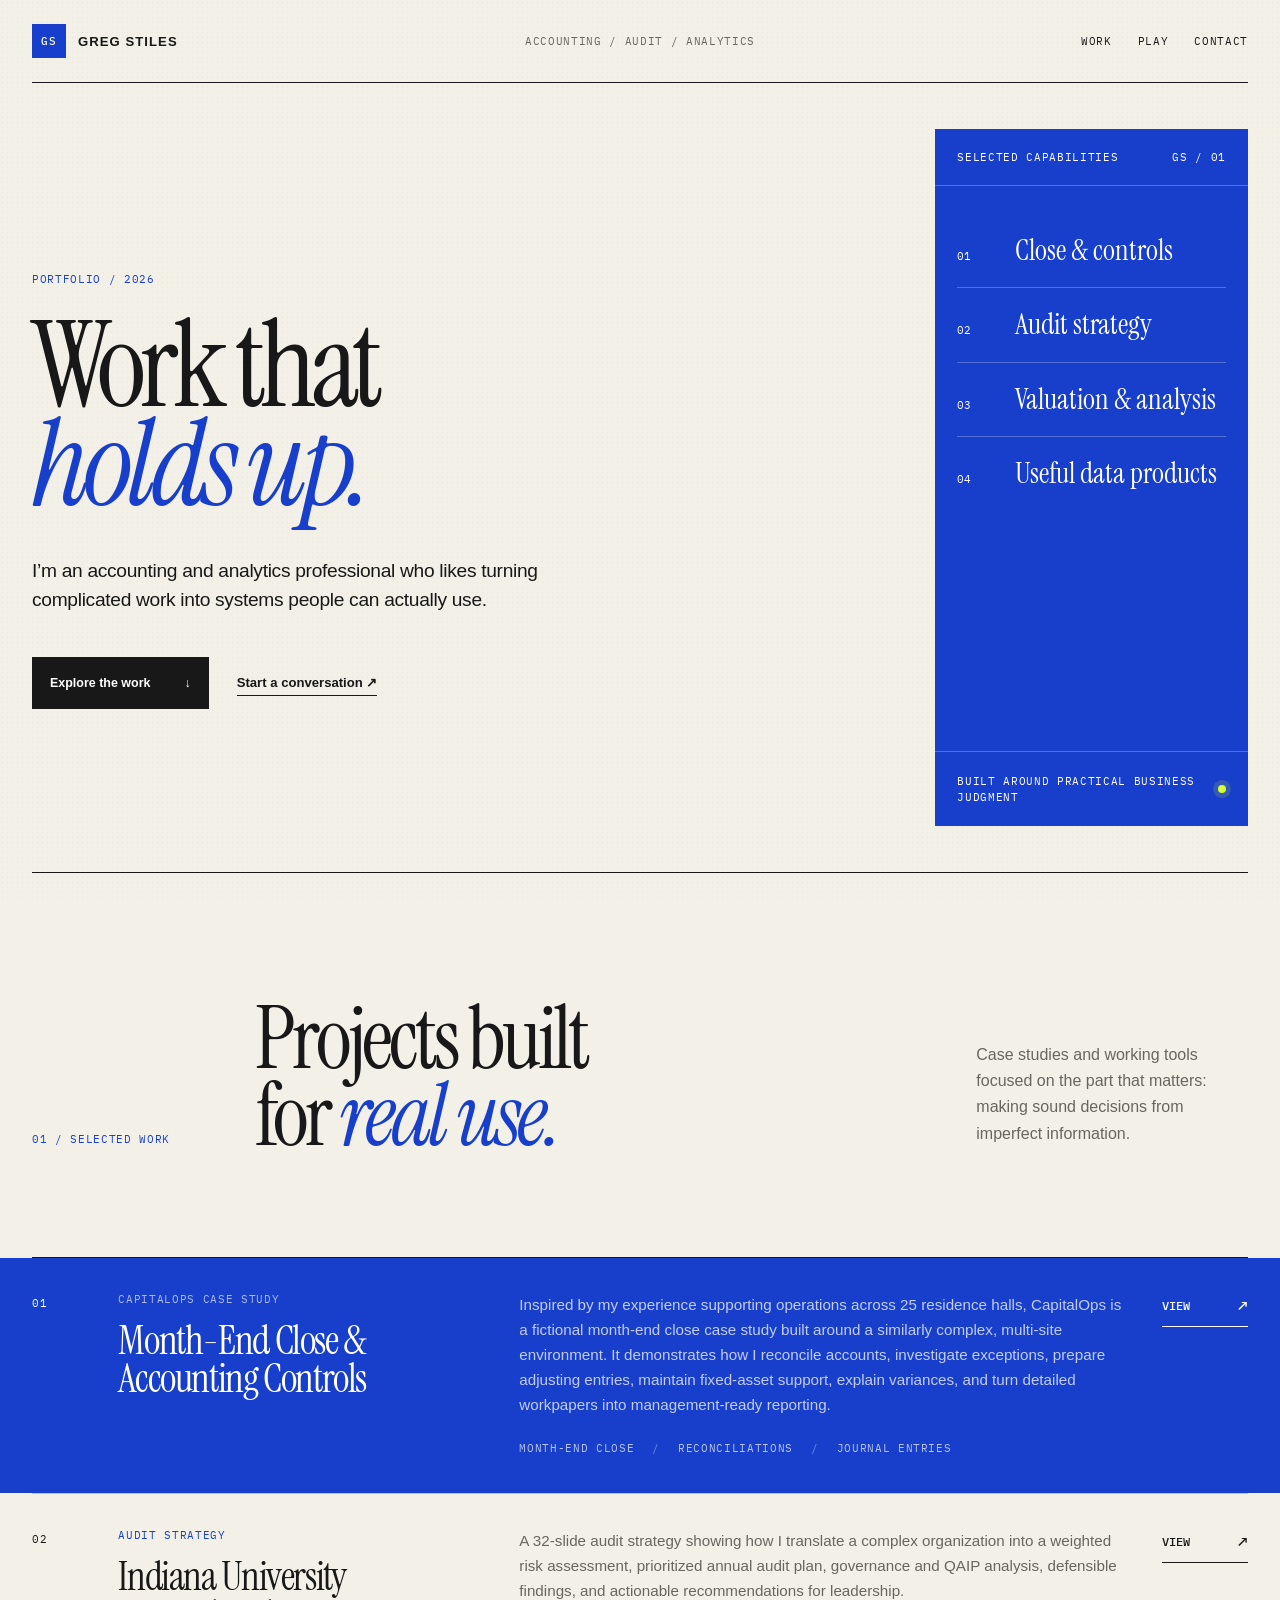
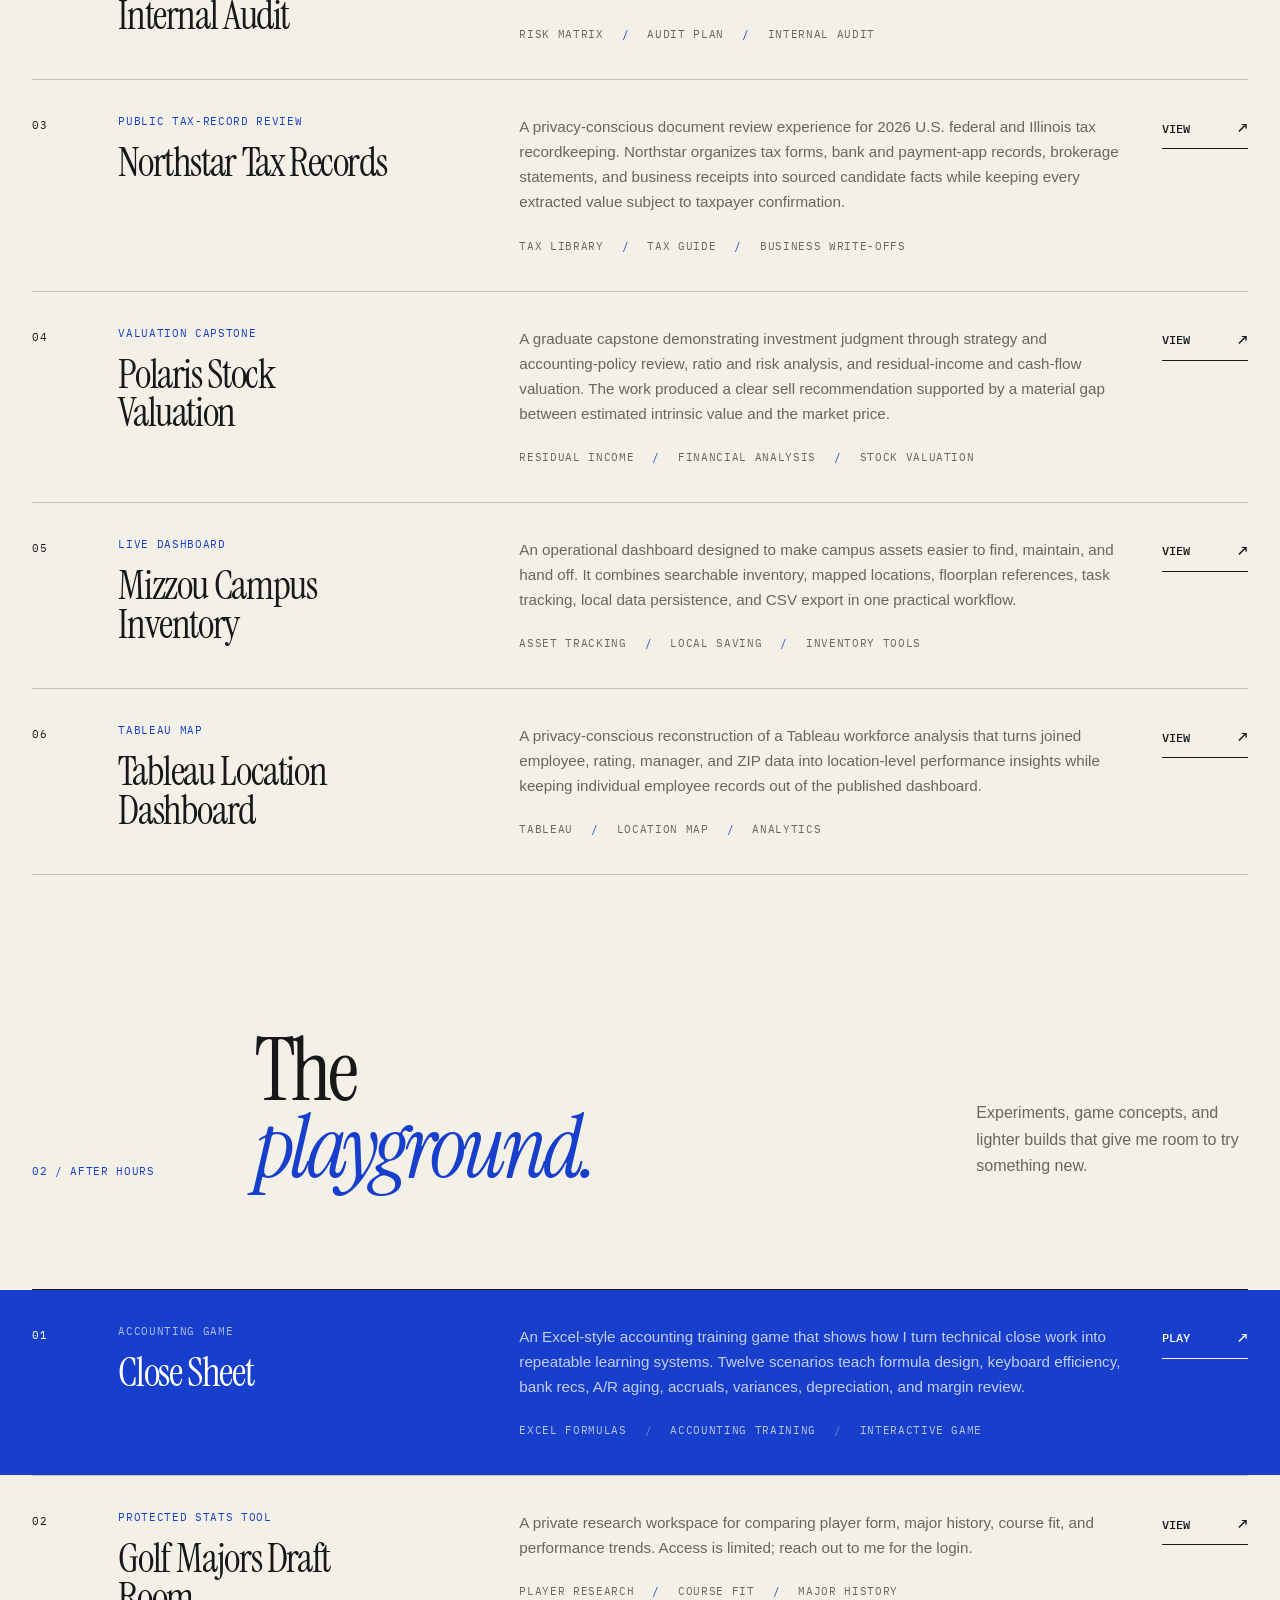
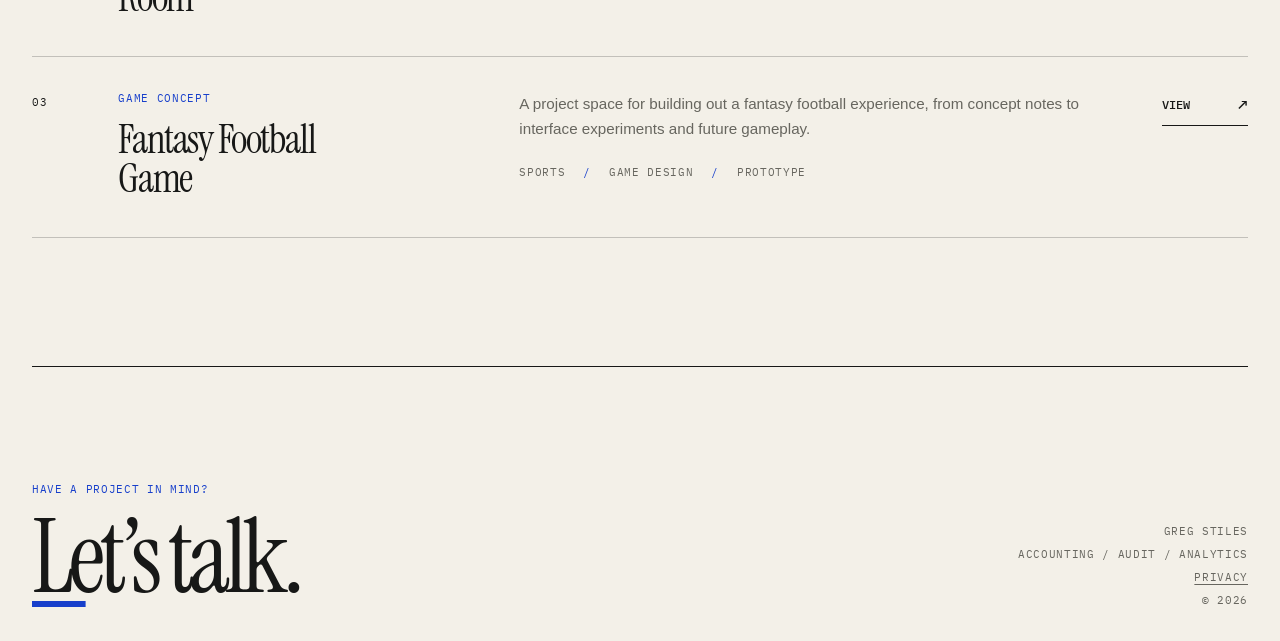
==== commit fe387ad4: "Add portfolio analytics tracking" ====
--- a/index.html
+++ b/index.html
@@ -3,6 +3,7 @@
   <head>
     <meta charset="UTF-8" />
     <meta name="viewport" content="width=device-width, initial-scale=1.0" />
+    <script src="analytics.js" defer></script>
     <title>Greg Stiles | Accounting, Audit &amp; Analytics</title>
     <meta
       name="description"
@@ -15,7 +16,7 @@
       href="https://fonts.googleapis.com/css2?family=Instrument+Serif:ital@0;1&amp;family=IBM+Plex+Mono:wght@400;500&amp;display=swap"
       rel="stylesheet"
     />
-    <link rel="stylesheet" href="styles.css?v=3" />
+    <link rel="stylesheet" href="styles.css?v=4" />
   </head>
   <body>
     <a class="skip-link" href="#projects">Skip to projects</a>
@@ -323,6 +324,7 @@
       <div class="footer-meta">
         <span>Greg Stiles</span>
         <span>Accounting / Audit / Analytics</span>
+        <a href="privacy.html">Privacy</a>
         <span>&copy; 2026</span>
       </div>
     </footer>
--- a/styles.css
+++ b/styles.css
@@ -523,6 +523,74 @@
   color: var(--muted);
 }
 
+.footer-meta a {
+  text-underline-offset: 3px;
+}
+
+.privacy-main {
+  min-height: calc(100vh - 82px);
+  padding: clamp(80px, 10vw, 150px) 0;
+}
+
+.privacy-main > h1 {
+  max-width: 8ch;
+  font-size: clamp(4.5rem, 9vw, 9rem);
+}
+
+.privacy-grid {
+  display: grid;
+  grid-template-columns: minmax(220px, 0.55fr) minmax(0, 1.45fr);
+  gap: clamp(50px, 9vw, 140px);
+  margin-top: clamp(70px, 9vw, 120px);
+  padding-top: 34px;
+  border-top: 1px solid var(--ink);
+}
+
+.privacy-grid aside {
+  max-width: 380px;
+  color: var(--muted);
+  font-size: 1.08rem;
+  line-height: 1.65;
+}
+
+.privacy-copy {
+  display: grid;
+  gap: 0;
+}
+
+.privacy-copy section {
+  display: grid;
+  grid-template-columns: minmax(170px, 0.55fr) minmax(0, 1fr);
+  gap: 34px;
+  padding: 30px 0;
+  border-bottom: 1px solid var(--line);
+}
+
+.privacy-copy section:first-child {
+  padding-top: 0;
+}
+
+.privacy-copy h2 {
+  max-width: none;
+  font-family: var(--mono);
+  font-size: 0.73rem;
+  font-weight: 500;
+  letter-spacing: 0.06em;
+  line-height: 1.45;
+  text-transform: uppercase;
+}
+
+.privacy-copy p {
+  margin-bottom: 0;
+  color: var(--muted);
+  line-height: 1.7;
+}
+
+.privacy-copy a {
+  color: var(--blue);
+  text-underline-offset: 3px;
+}
+
 :focus-visible {
   outline: 3px solid #d6ff35;
   outline-offset: 4px;
@@ -719,6 +787,24 @@
   .footer-meta {
     justify-items: start;
   }
+
+  .privacy-main {
+    padding: 84px 0;
+  }
+
+  .privacy-grid,
+  .privacy-copy section {
+    grid-template-columns: 1fr;
+  }
+
+  .privacy-grid {
+    gap: 50px;
+    margin-top: 64px;
+  }
+
+  .privacy-copy section {
+    gap: 18px;
+  }
 }
 
 @media (max-width: 420px) {
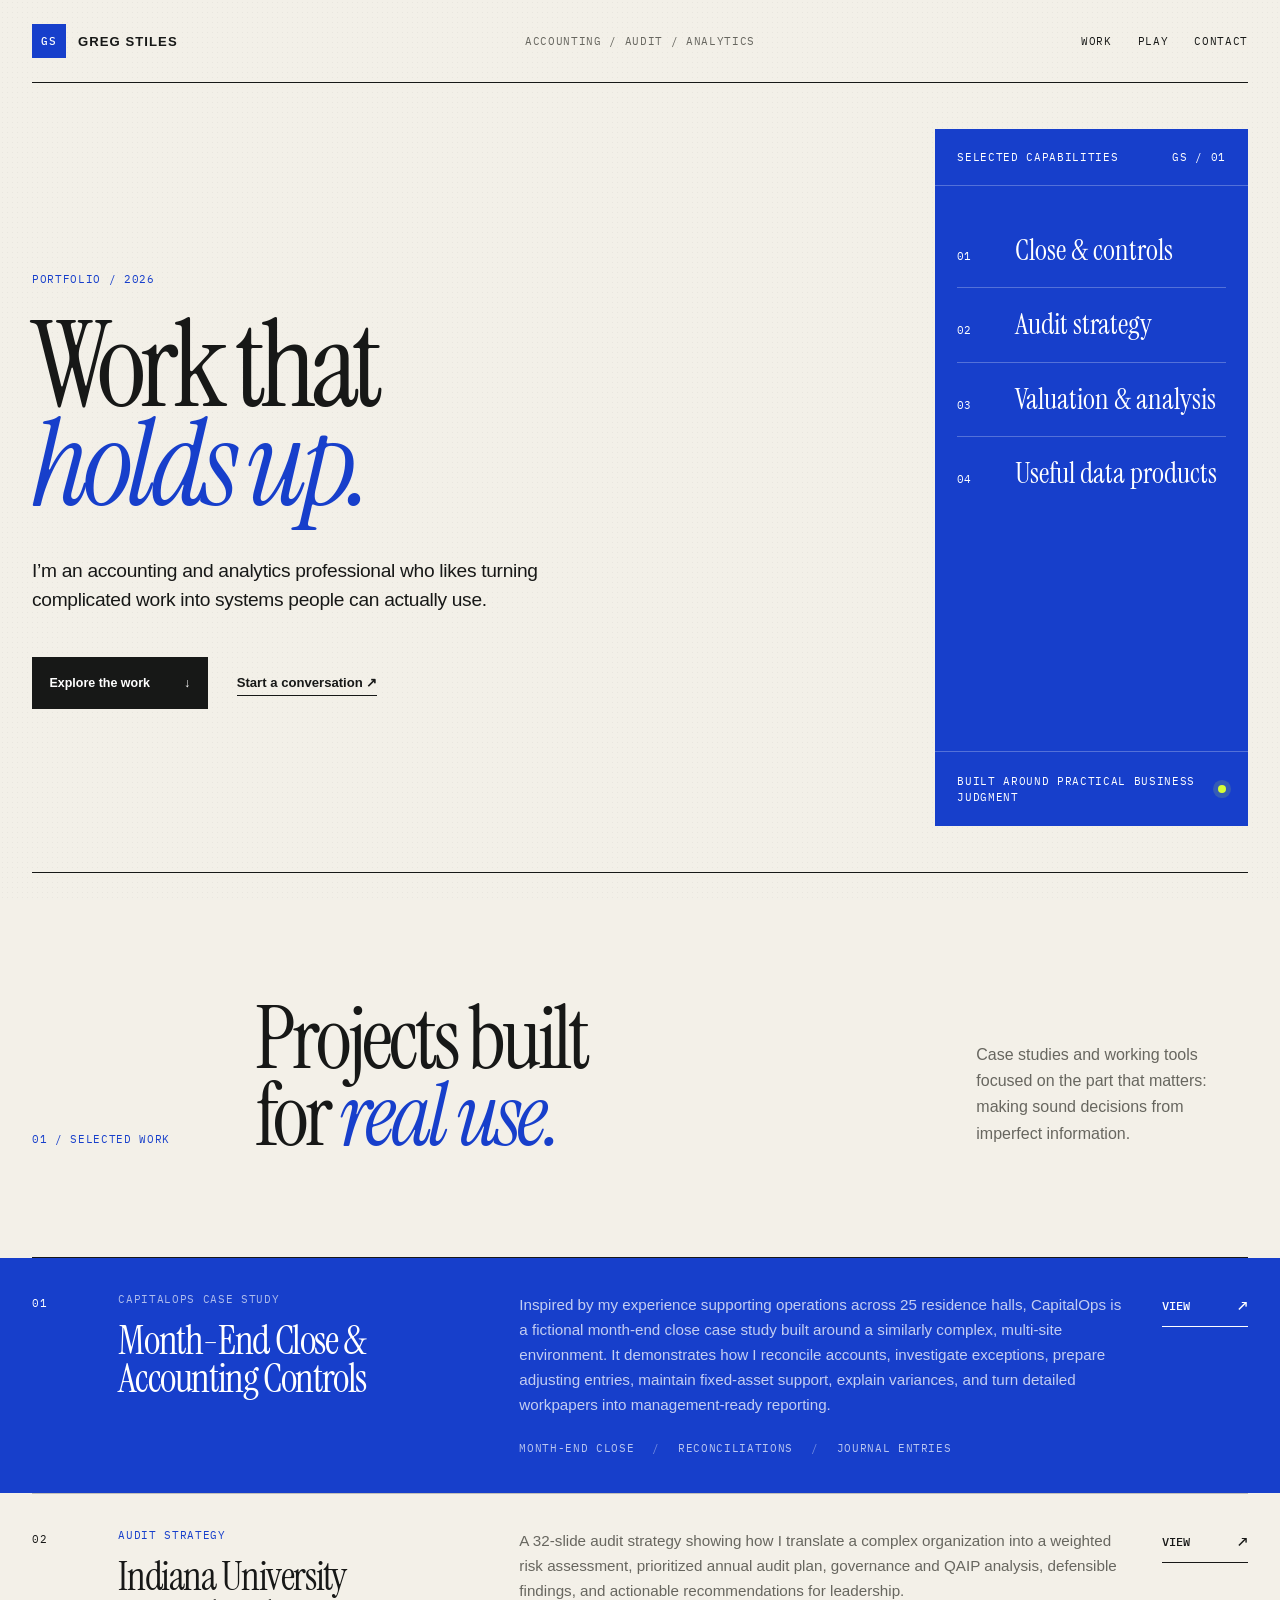
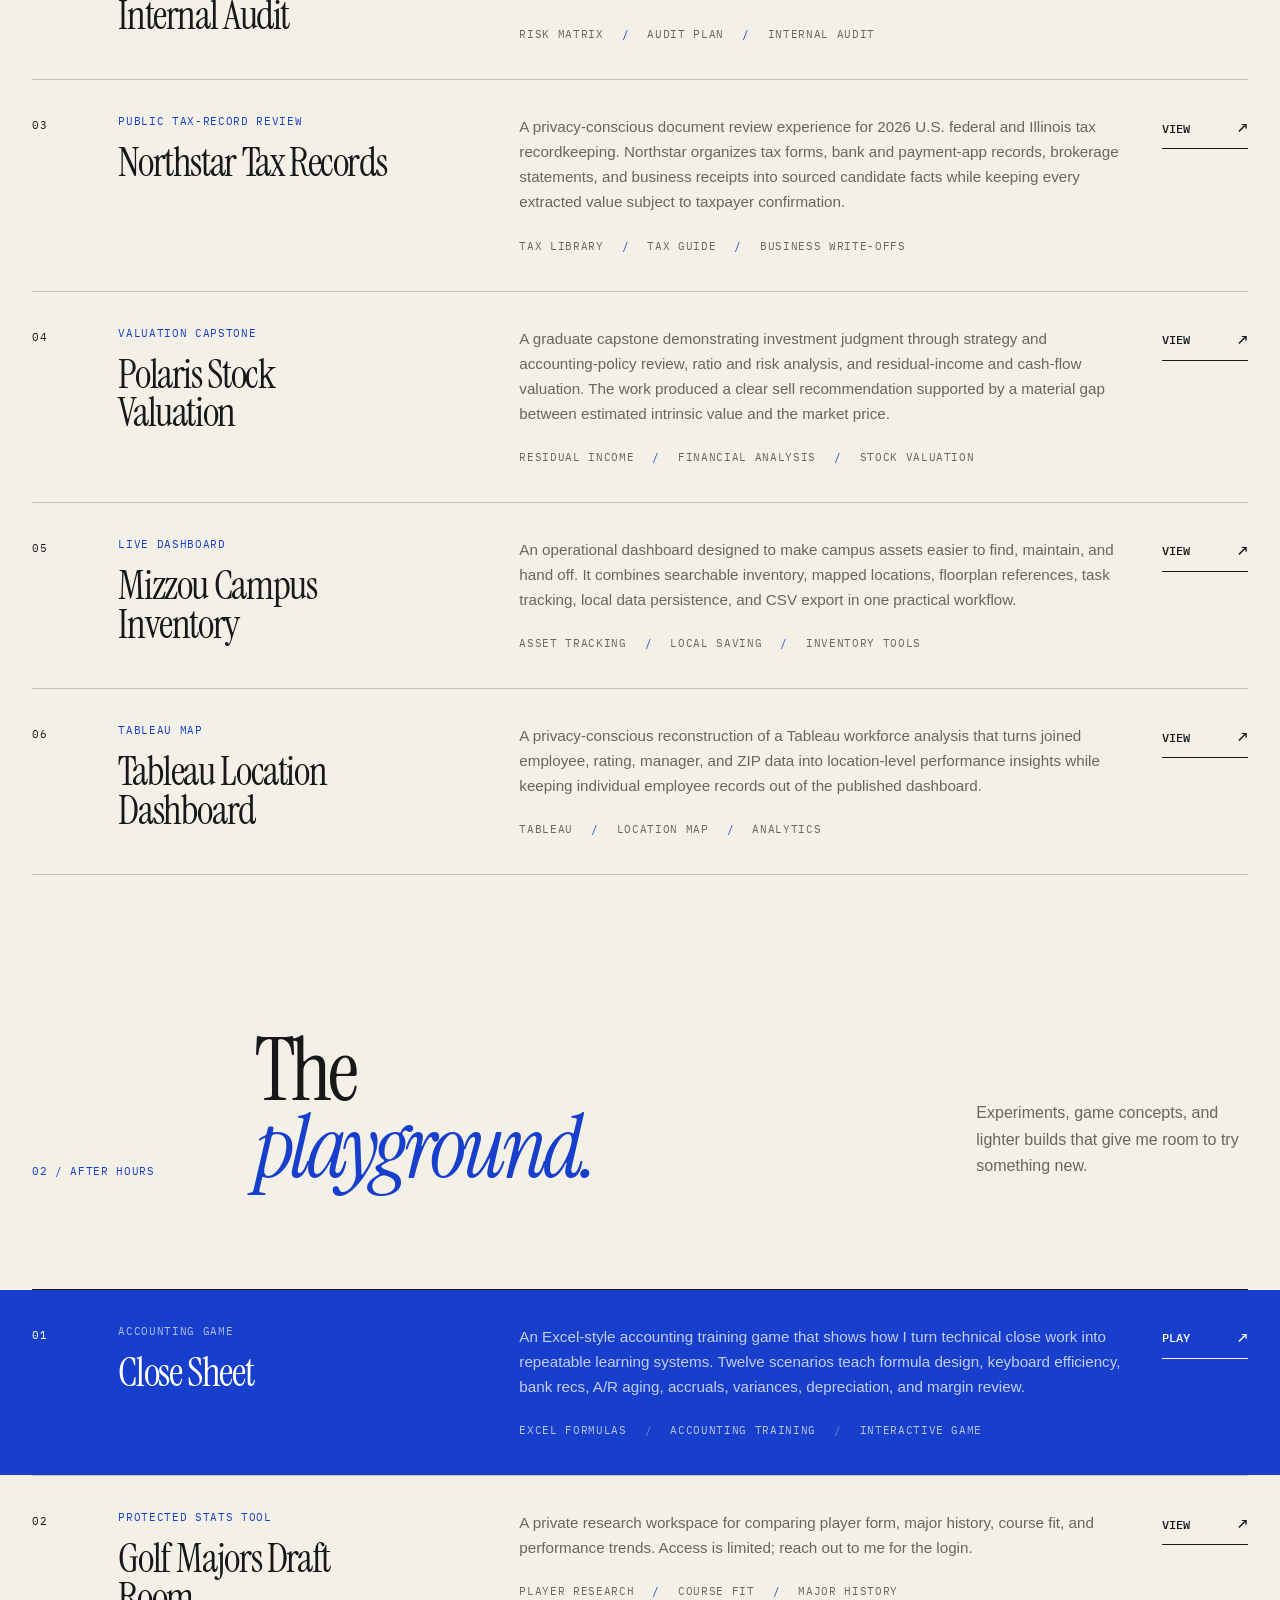
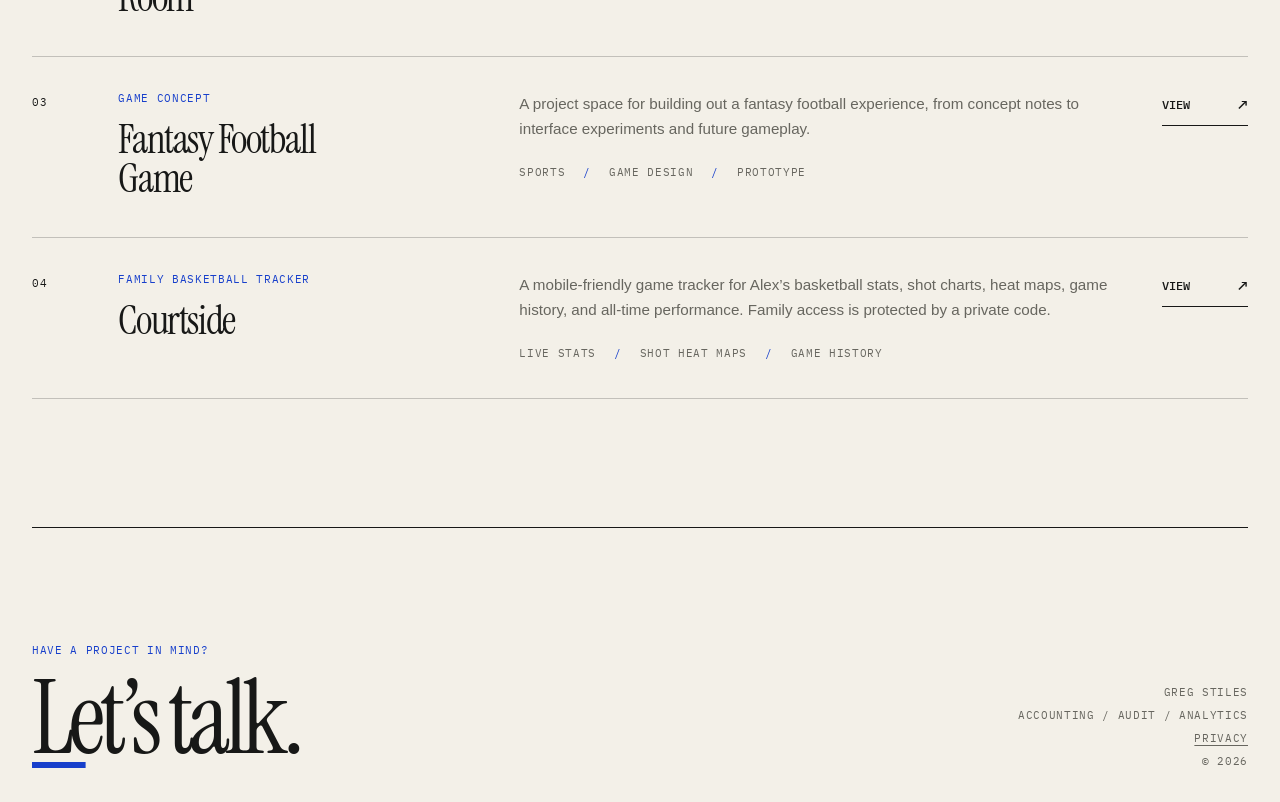
==== commit 8a3c9c95: "Add Courtside to playground" ====
--- a/index.html
+++ b/index.html
@@ -312,6 +312,29 @@
               View <span aria-hidden="true">&nearr;</span>
             </a>
           </article>
+
+          <article class="project-row">
+            <div class="project-index">04</div>
+            <div class="project-title">
+              <p class="tag">Family basketball tracker</p>
+              <h3>Courtside</h3>
+            </div>
+            <div class="project-detail">
+              <p>
+                A mobile-friendly game tracker for Alex&rsquo;s basketball stats,
+                shot charts, heat maps, game history, and all-time performance.
+                Family access is protected by a private code.
+              </p>
+              <div class="project-meta" aria-label="Project features">
+                <span>Live stats</span>
+                <span>Shot heat maps</span>
+                <span>Game history</span>
+              </div>
+            </div>
+            <a class="project-link" href="https://courtside-stat-tracker.greg-m-stiles.chatgpt.site/family" aria-label="Open the protected Courtside family basketball tracker">
+              View <span aria-hidden="true">&nearr;</span>
+            </a>
+          </article>
         </div>
       </section>
     </main>
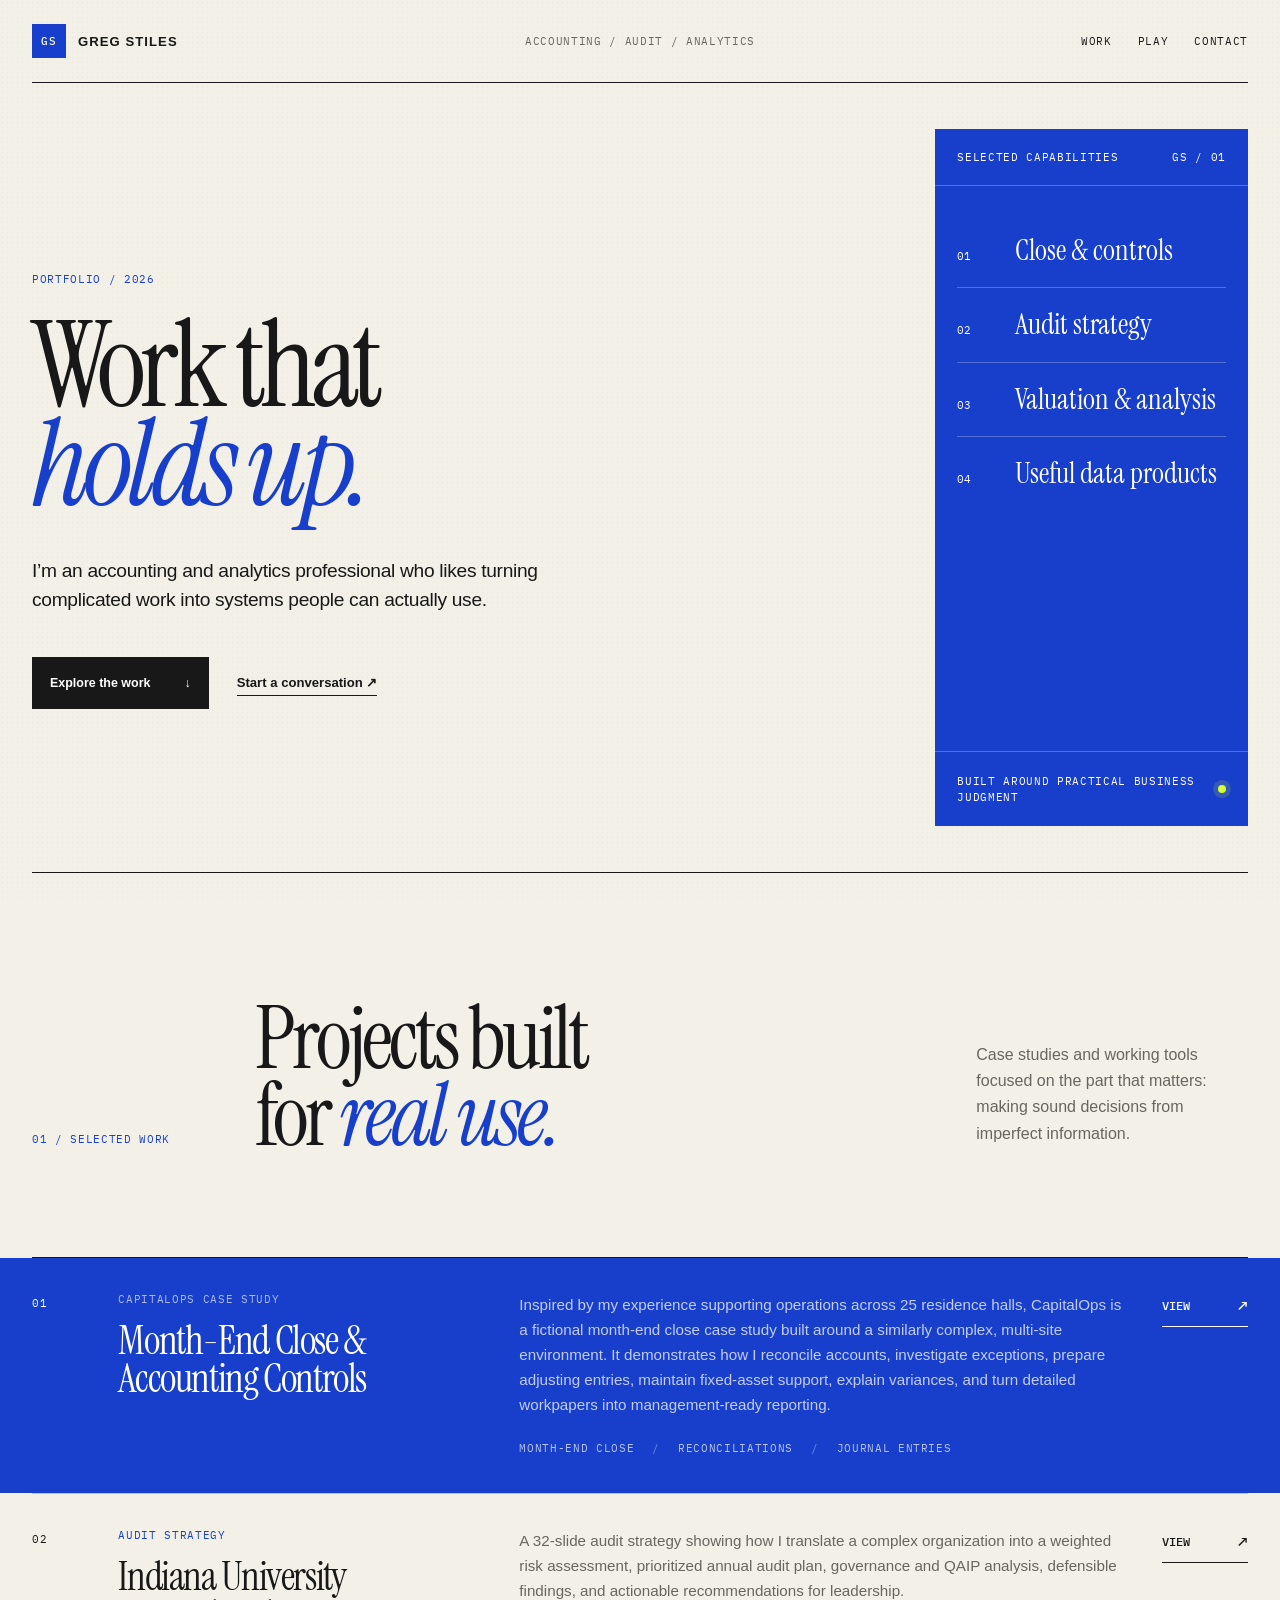
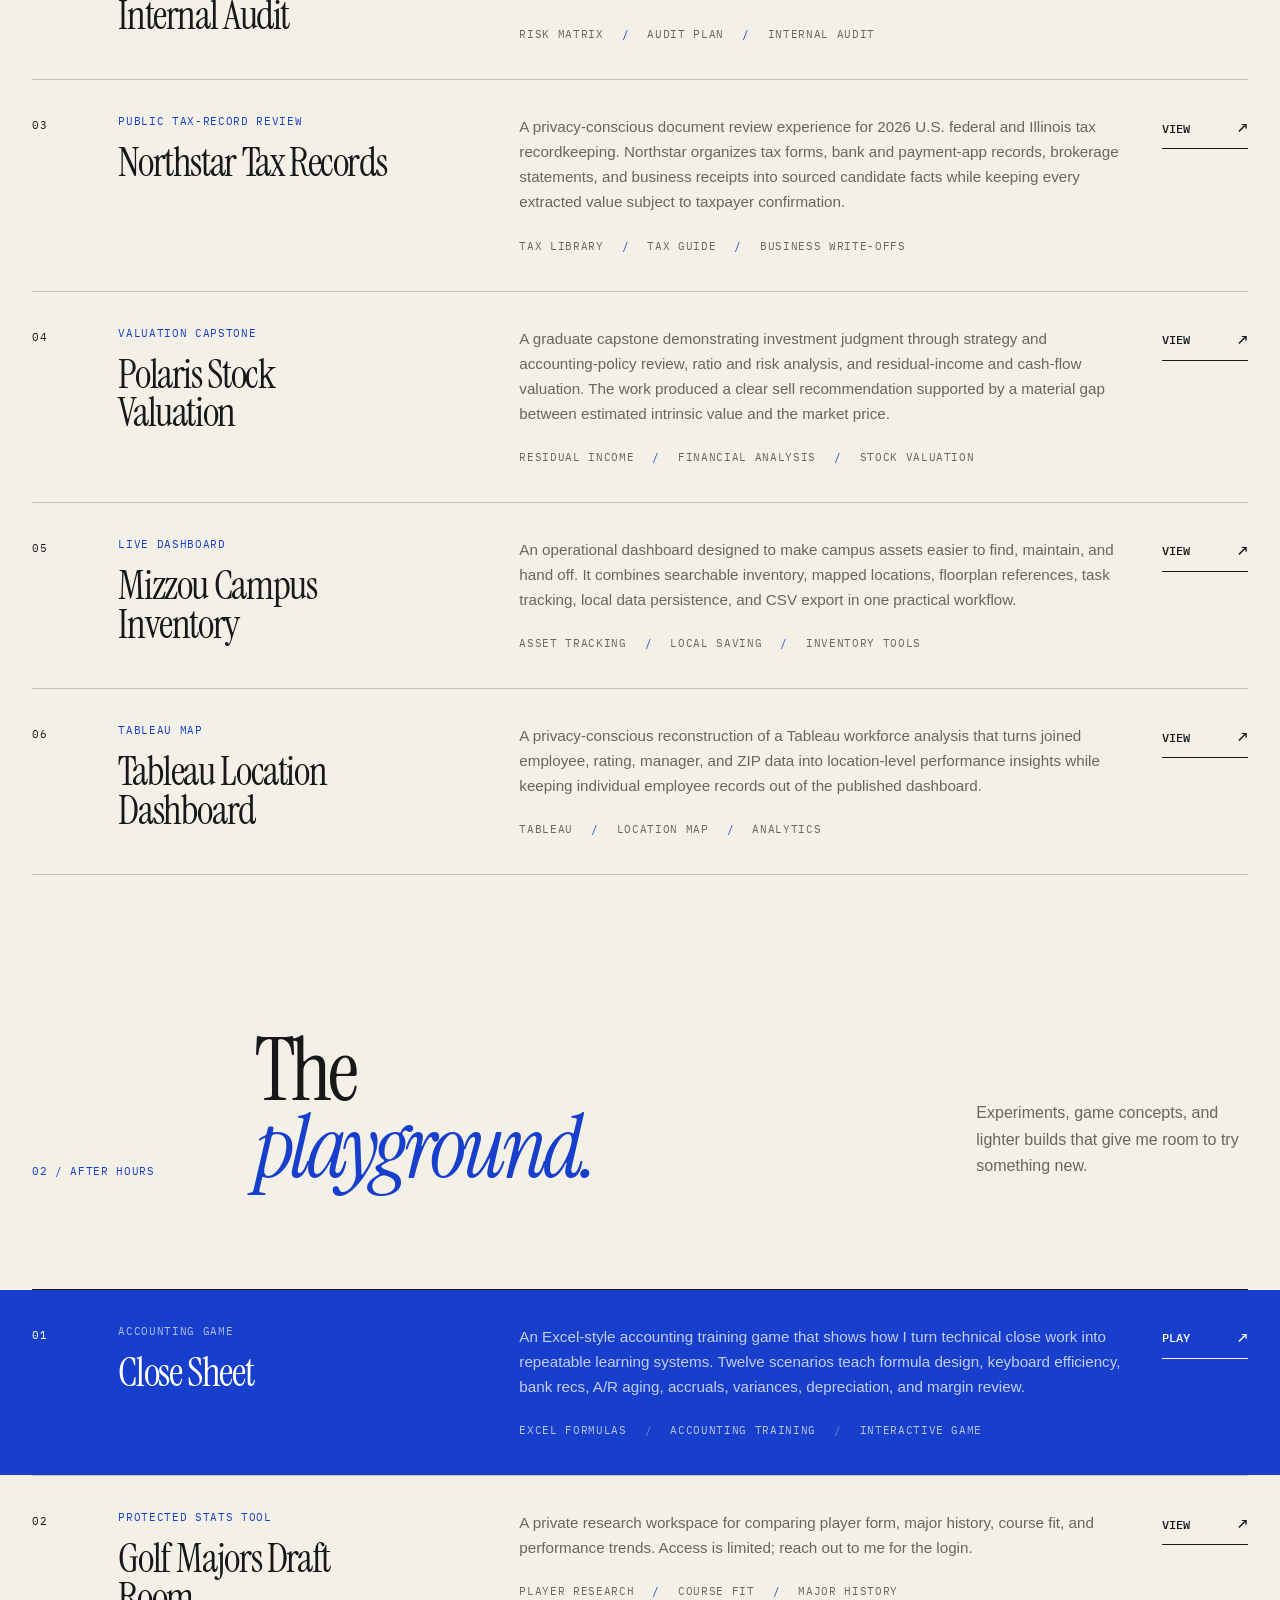
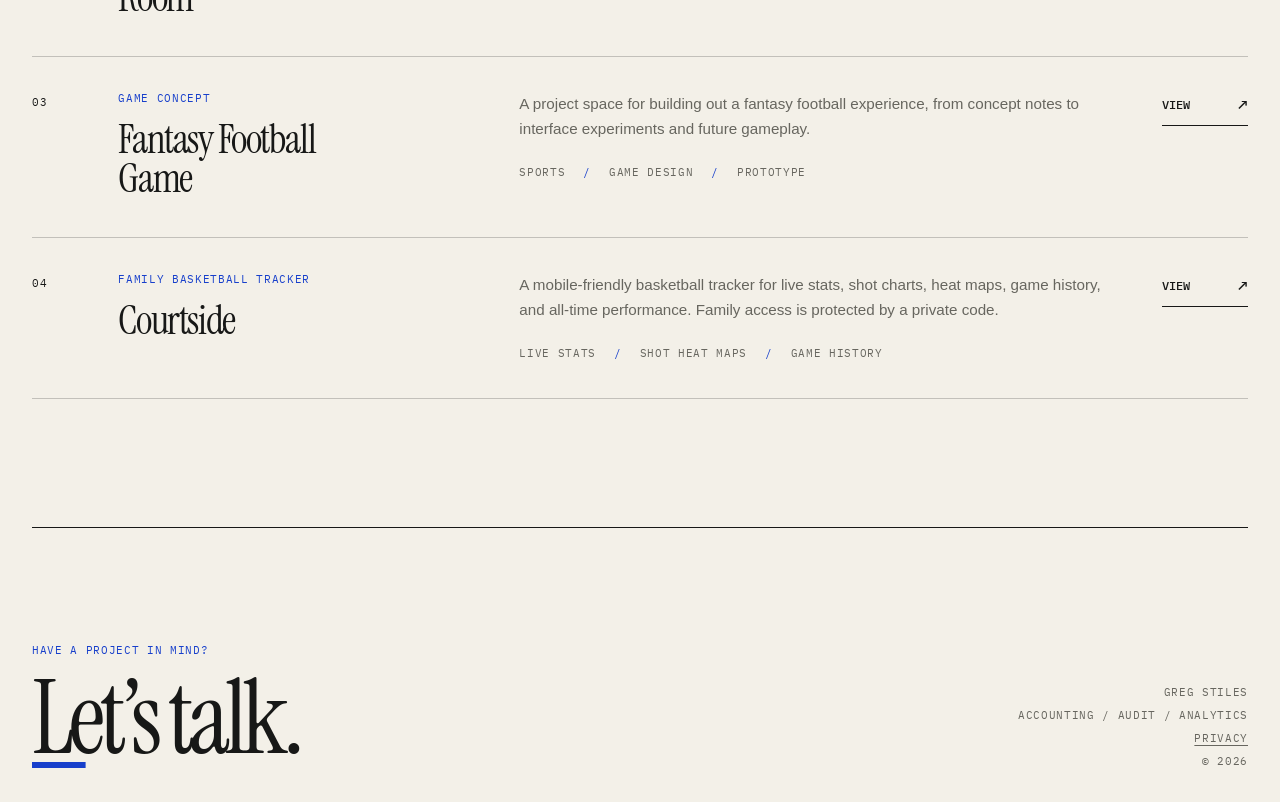
==== commit 0014e763: "Make Courtside description private-neutral" ====
--- a/index.html
+++ b/index.html
@@ -321,9 +321,9 @@
             </div>
             <div class="project-detail">
               <p>
-                A mobile-friendly game tracker for Alex&rsquo;s basketball stats,
-                shot charts, heat maps, game history, and all-time performance.
-                Family access is protected by a private code.
+                A mobile-friendly basketball tracker for live stats, shot charts,
+                heat maps, game history, and all-time performance. Family access
+                is protected by a private code.
               </p>
               <div class="project-meta" aria-label="Project features">
                 <span>Live stats</span>
